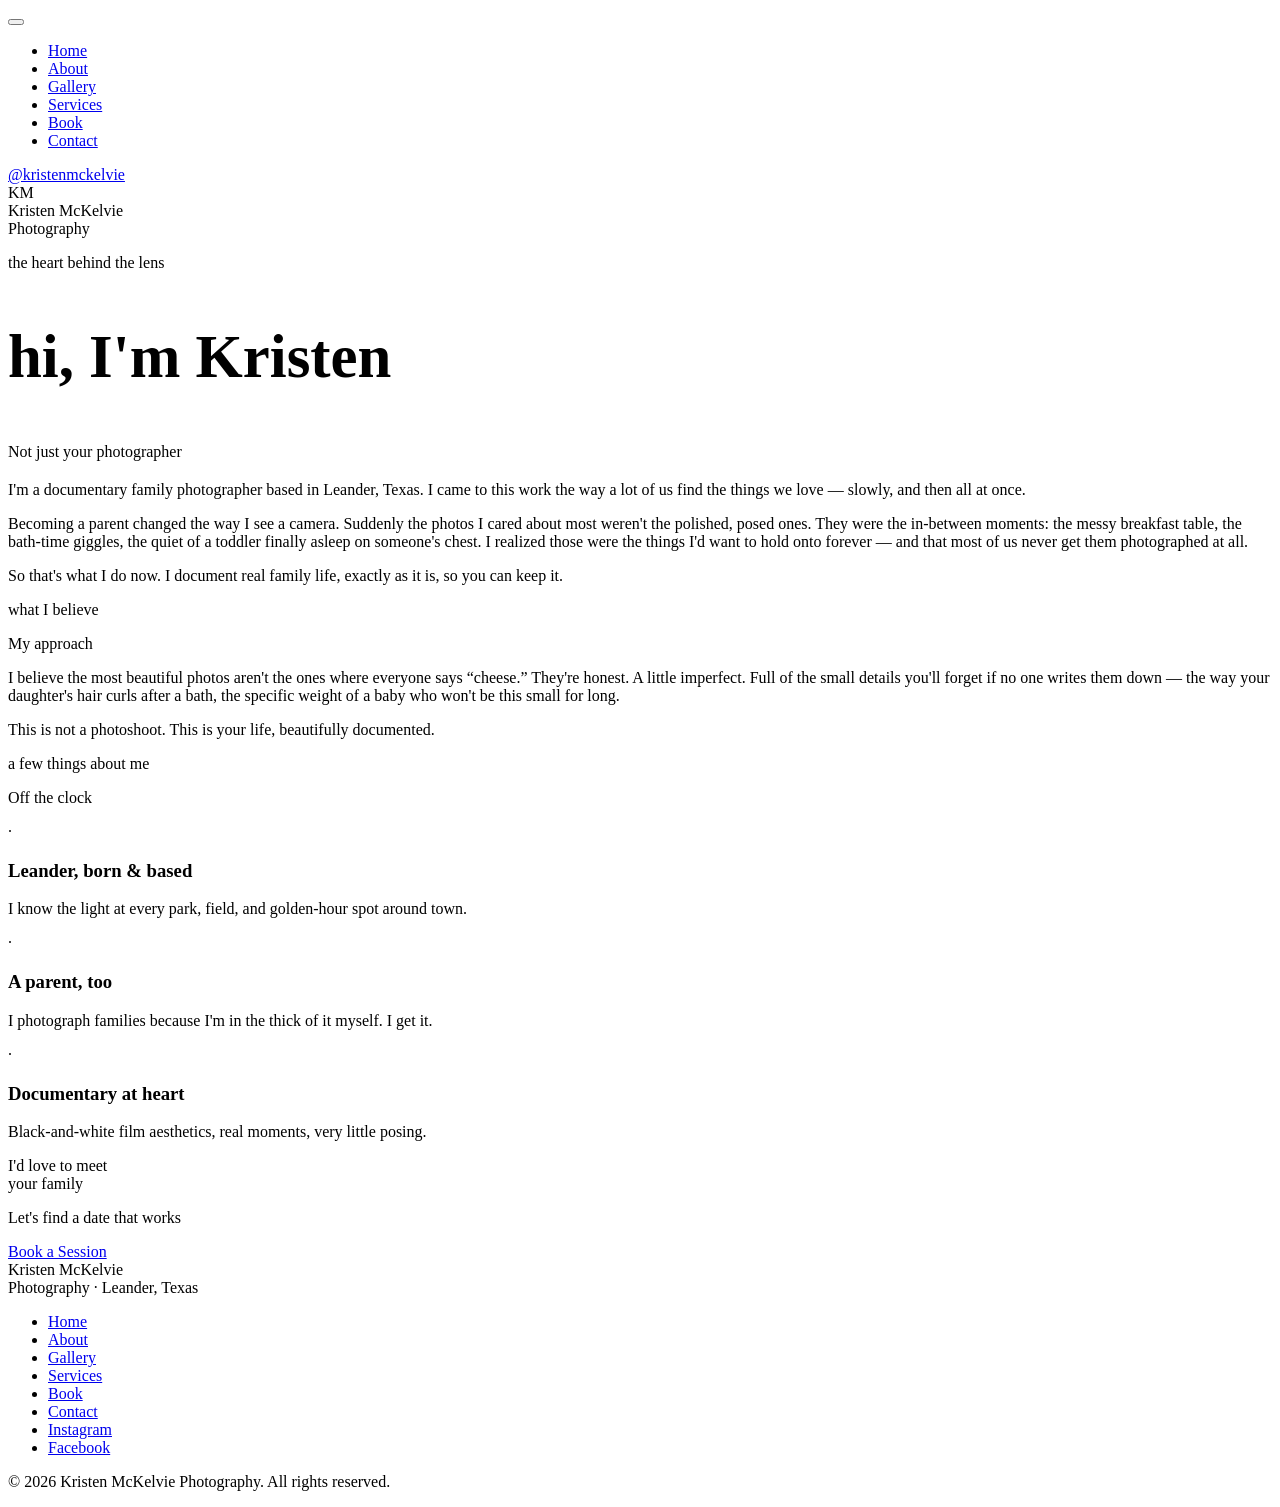
==== about.html @ efed66d5 "Add files via upload" ====
<!DOCTYPE html>
<html lang="en">
<head>
  <meta charset="UTF-8" />
  <meta name="viewport" content="width=device-width, initial-scale=1.0" />
  <title>About Kristen | Kristen McKelvie Photography</title>
  <meta name="description" content="Meet Kristen McKelvie — a documentary family photographer in Leander, Texas, capturing real, unposed family moments." />

  <link rel="preconnect" href="https://fonts.googleapis.com" />
  <link rel="preconnect" href="https://fonts.gstatic.com" crossorigin />
  <link href="https://fonts.googleapis.com/css2?family=Quicksand:wght@300;400;500&family=Libre+Baskerville:ital@0;1&display=swap" rel="stylesheet" />
  <link rel="stylesheet" href="css/style.css" />
</head>
<body>

  <header class="site-header">
    <div class="nav-bar">
      <button class="nav-toggle" aria-label="Menu" aria-expanded="false">
        <span></span><span></span><span></span>
      </button>
      <ul class="nav-links" id="navLinks">
        <li><a href="index.html">Home</a></li>
        <li><a href="about.html" class="active">About</a></li>
        <li><a href="gallery.html">Gallery</a></li>
        <li><a href="services.html">Services</a></li>
        <li><a href="booking.html">Book</a></li>
        <li><a href="contact.html">Contact</a></li>
      </ul>
      <a href="https://www.instagram.com/kristenmckelvie/" target="_blank" rel="noopener" class="nav-social">@kristenmckelvie</a>
    </div>
    <div class="logo-lockup">
      <div class="logo-monogram">KM</div>
      <div class="logo-name">Kristen McKelvie</div>
      <div class="logo-sub">Photography</div>
    </div>
  </header>

  <!-- Banner -->
  <section class="page-banner" style="background-image:url('images/about-banner.jpg')">
    <p class="script">the heart behind the lens</p>
  </section>

  <!-- Intro split -->
  <section class="section-pad bg-cream">
    <div class="wrap split fade-up">
      <div class="split-img" style="background-image:url('images/kristen-portrait.jpg')"></div>
      <div>
        <h2 class="script" style="font-size:clamp(2.6rem,5vw,3.8rem);">hi, I'm Kristen</h2>
        <p class="eyebrow" style="margin:0.75rem 0 1.25rem;">Not just your photographer</p>
        <p>
          I'm a documentary family photographer based in Leander, Texas. I came
          to this work the way a lot of us find the things we love &mdash;
          slowly, and then all at once.
        </p>
        <p>
          Becoming a parent changed the way I see a camera. Suddenly the photos
          I cared about most weren't the polished, posed ones. They were the
          in-between moments: the messy breakfast table, the bath-time giggles,
          the quiet of a toddler finally asleep on someone's chest. I realized
          those were the things I'd want to hold onto forever &mdash; and that
          most of us never get them photographed at all.
        </p>
        <p>
          So that's what I do now. I document real family life, exactly as it
          is, so you can keep it.
        </p>
      </div>
    </div>
  </section>

  <!-- Philosophy -->
  <section class="section-pad bg-offwhite center">
    <div class="wrap fade-up">
      <p class="section-script">what I believe</p>
      <p class="section-eyebrow">My approach</p>
      <p class="lead">
        I believe the most beautiful photos aren't the ones where everyone says
        &ldquo;cheese.&rdquo; They're honest. A little imperfect. Full of the
        small details you'll forget if no one writes them down &mdash; the way
        your daughter's hair curls after a bath, the specific weight of a baby
        who won't be this small for long.
      </p>
      <p class="tagline">
        This is not a photoshoot. This is your life, beautifully documented.
      </p>
    </div>
  </section>

  <!-- A few things about me -->
  <section class="section-pad bg-cream center">
    <div class="wrap fade-up">
      <p class="section-script">a few things about me</p>
      <p class="section-eyebrow">Off the clock</p>
      <div class="steps">
        <div class="step">
          <div class="num">&middot;</div>
          <h3>Leander, born &amp; based</h3>
          <p>I know the light at every park, field, and golden-hour spot around town.</p>
        </div>
        <div class="step">
          <div class="num">&middot;</div>
          <h3>A parent, too</h3>
          <p>I photograph families because I'm in the thick of it myself. I get it.</p>
        </div>
        <div class="step">
          <div class="num">&middot;</div>
          <h3>Documentary at heart</h3>
          <p>Black-and-white film aesthetics, real moments, very little posing.</p>
        </div>
      </div>
    </div>
  </section>

  <!-- CTA -->
  <section class="cta-banner fade-up">
    <p class="script">I'd love to meet<br />your family</p>
    <p class="eyebrow">Let's find a date that works</p>
    <a href="booking.html" class="btn btn-light">Book a Session</a>
  </section>

  <footer class="site-footer">
    <div class="f-name">Kristen McKelvie</div>
    <div class="f-sub">Photography &middot; Leander, Texas</div>
    <ul class="f-links">
      <li><a href="index.html">Home</a></li>
      <li><a href="about.html">About</a></li>
      <li><a href="gallery.html">Gallery</a></li>
      <li><a href="services.html">Services</a></li>
      <li><a href="booking.html">Book</a></li>
      <li><a href="contact.html">Contact</a></li>
      <li><a href="https://www.instagram.com/kristenmckelvie/" target="_blank" rel="noopener">Instagram</a></li>
      <li><a href="https://www.facebook.com/KristenLeePhotog/" target="_blank" rel="noopener">Facebook</a></li>
    </ul>
    <p class="f-fine">&copy; 2026 Kristen McKelvie Photography. All rights reserved.</p>
  </footer>

  <script src="js/main.js"></script>
</body>
</html>
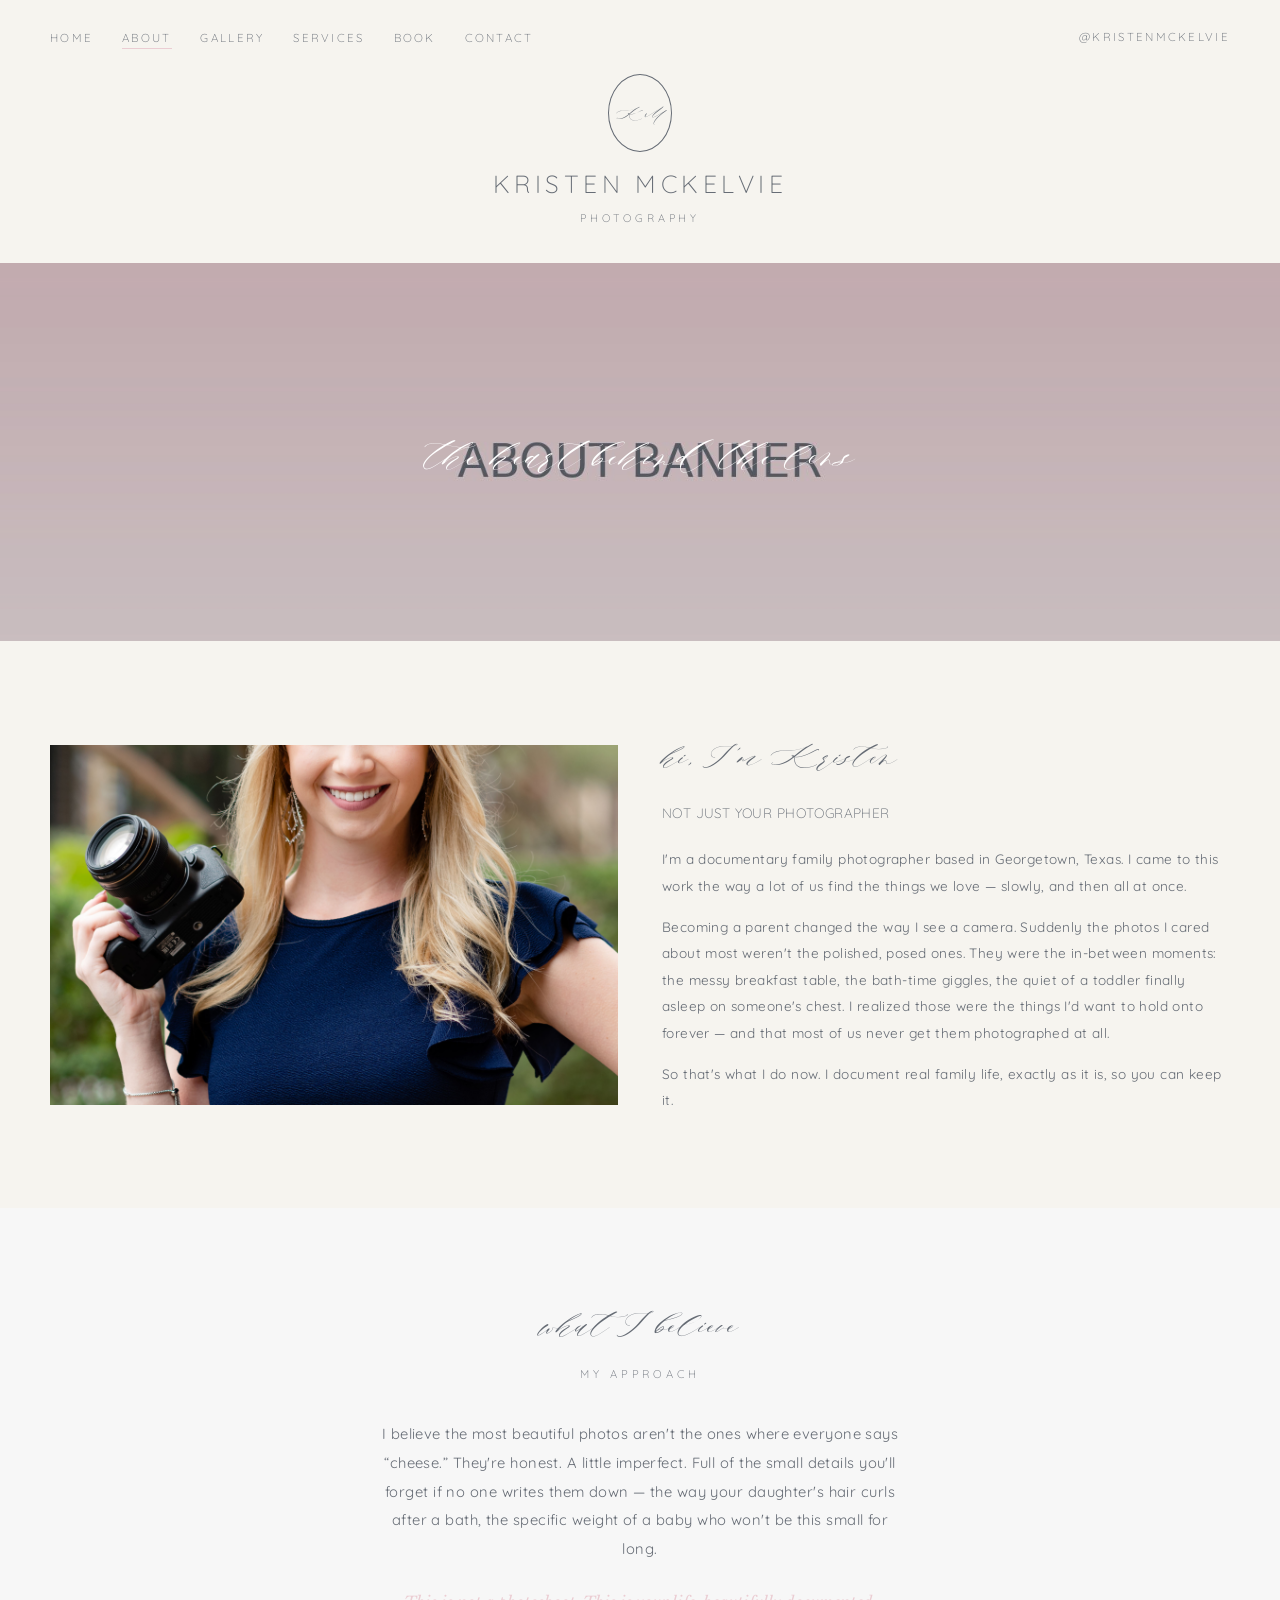
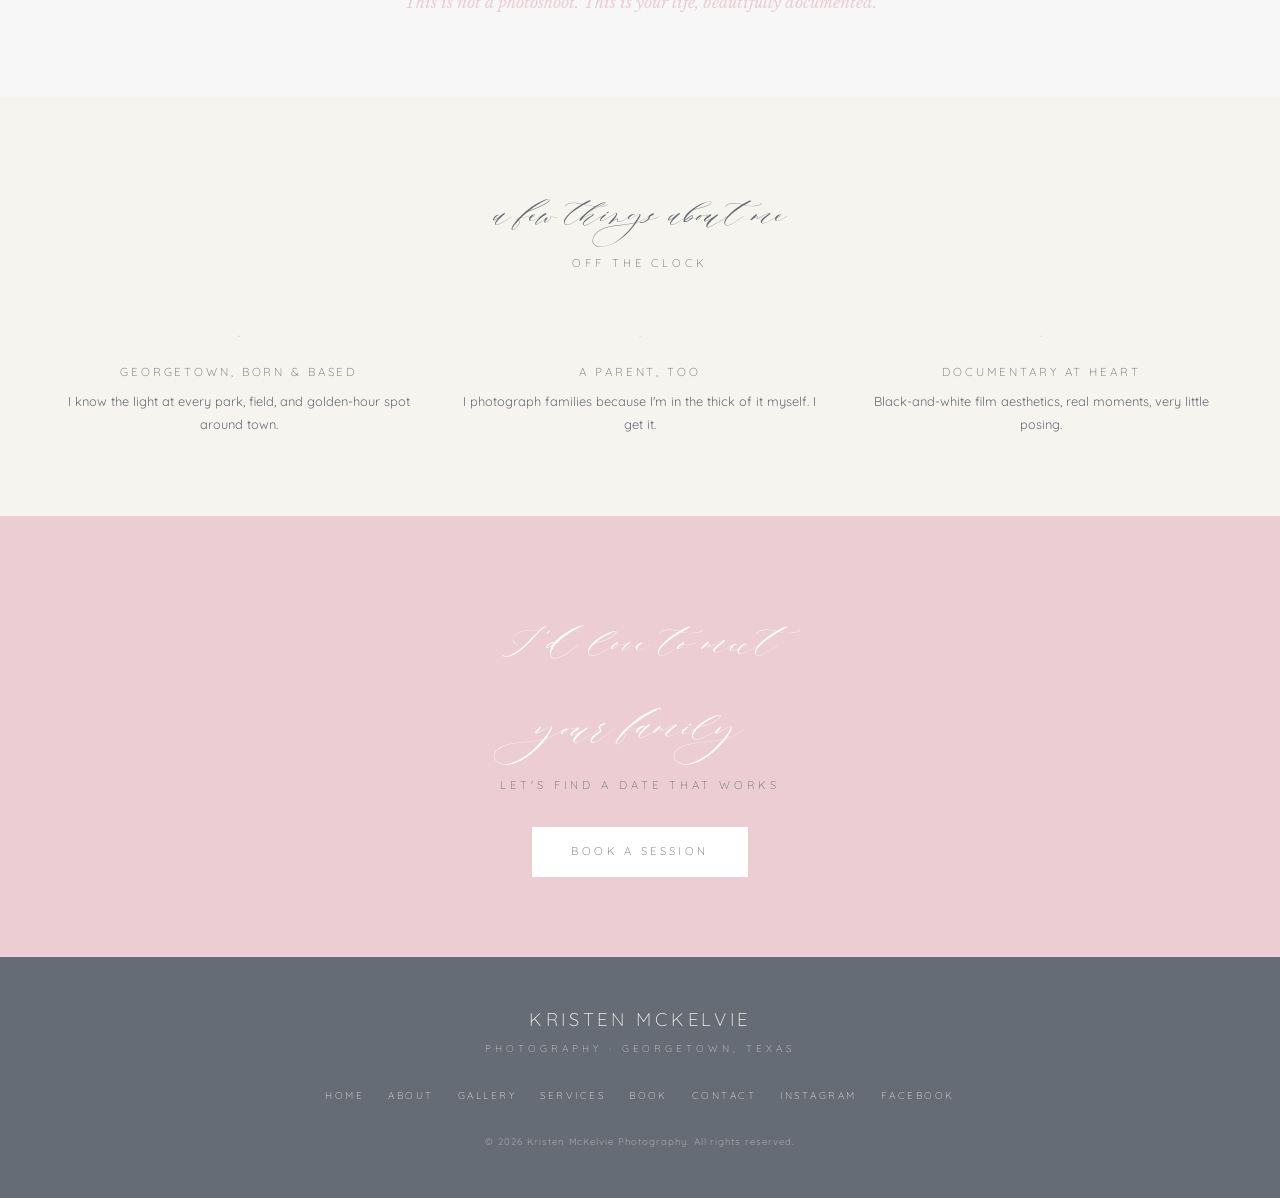
==== commit 22ae64af: "Update location from Leander to Georgetown across all pages Also adds CLAUDE.md with note to commit " ====
--- a/about.html
+++ b/about.html
@@ -4,7 +4,7 @@
   <meta charset="UTF-8" />
   <meta name="viewport" content="width=device-width, initial-scale=1.0" />
   <title>About Kristen | Kristen McKelvie Photography</title>
-  <meta name="description" content="Meet Kristen McKelvie — a documentary family photographer in Leander, Texas, capturing real, unposed family moments." />
+  <meta name="description" content="Meet Kristen McKelvie — a documentary family photographer in Georgetown, Texas, capturing real, unposed family moments." />
 
   <link rel="preconnect" href="https://fonts.googleapis.com" />
   <link rel="preconnect" href="https://fonts.gstatic.com" crossorigin />
@@ -48,7 +48,7 @@
         <h2 class="script" style="font-size:clamp(2.6rem,5vw,3.8rem);">hi, I'm Kristen</h2>
         <p class="eyebrow" style="margin:0.75rem 0 1.25rem;">Not just your photographer</p>
         <p>
-          I'm a documentary family photographer based in Leander, Texas. I came
+          I'm a documentary family photographer based in Georgetown, Texas. I came
           to this work the way a lot of us find the things we love &mdash;
           slowly, and then all at once.
         </p>
@@ -94,7 +94,7 @@
       <div class="steps">
         <div class="step">
           <div class="num">&middot;</div>
-          <h3>Leander, born &amp; based</h3>
+          <h3>Georgetown, born &amp; based</h3>
           <p>I know the light at every park, field, and golden-hour spot around town.</p>
         </div>
         <div class="step">
@@ -120,7 +120,7 @@
 
   <footer class="site-footer">
     <div class="f-name">Kristen McKelvie</div>
-    <div class="f-sub">Photography &middot; Leander, Texas</div>
+    <div class="f-sub">Photography &middot; Georgetown, Texas</div>
     <ul class="f-links">
       <li><a href="index.html">Home</a></li>
       <li><a href="about.html">About</a></li>
--- a/css/style.css
+++ b/css/style.css
@@ -0,0 +1,666 @@
+/* ============================================
+   Kristen McKelvie Photography
+   Shared stylesheet
+   ============================================ */
+
+/* ---- Fonts ---- */
+@font-face {
+  font-family: "Roselyn";
+  src: url("../fonts/Roselyn-Regular.woff2") format("woff2"),
+       url("../fonts/Roselyn-Regular.woff") format("woff"),
+       url("../fonts/Roselyn-Regular.ttf") format("truetype");
+  font-weight: normal;
+  font-style: normal;
+  font-display: swap;
+}
+
+/* Quicksand + Libre Baskerville load from Google Fonts via <link> in each page head */
+
+/* ---- Design tokens ---- */
+:root {
+  --slate:        #666c75;
+  --cream:        #f6f4ef;
+  --offwhite:     #f7f7f7;
+  --rose:         #ebcdd3;
+  --blush:        #f5e0e4;
+  --blush-pale:   #f6eaec;
+  --taupe:        #ddd8d4;
+  --white:        #ffffff;
+
+  --font-script:  "Roselyn", "Pinyon Script", cursive;
+  --font-serif:   "Libre Baskerville", Georgia, serif;
+  --font-sans:    "Quicksand", -apple-system, BlinkMacSystemFont, sans-serif;
+
+  --maxw:         1180px;
+}
+
+/* ---- Reset ---- */
+* { margin: 0; padding: 0; box-sizing: border-box; }
+html { scroll-behavior: smooth; }
+body {
+  font-family: var(--font-sans);
+  font-weight: 400;
+  color: var(--slate);
+  background: var(--cream);
+  line-height: 1.6;
+  -webkit-font-smoothing: antialiased;
+}
+img { max-width: 100%; display: block; }
+a { color: inherit; }
+
+/* ---- Typography helpers ---- */
+.script {
+  font-family: var(--font-script);
+  font-weight: normal;
+  line-height: 1.1;
+  color: var(--slate);
+}
+.eyebrow {
+  font-family: var(--font-sans);
+  font-weight: 300;
+  font-size: 0.7rem;
+  letter-spacing: 0.35em;
+  text-transform: uppercase;
+  color: var(--slate);
+}
+.serif-italic {
+  font-family: var(--font-serif);
+  font-style: italic;
+}
+.section-pad { padding: 5rem 1.5rem; }
+.wrap { max-width: var(--maxw); margin: 0 auto; }
+.center { text-align: center; }
+
+/* ---- Buttons ---- */
+.btn {
+  display: inline-block;
+  font-family: var(--font-sans);
+  font-weight: 300;
+  font-size: 0.7rem;
+  letter-spacing: 0.3em;
+  text-transform: uppercase;
+  text-decoration: none;
+  padding: 0.95rem 2.4rem;
+  border: 1px solid transparent;
+  transition: all 0.25s ease;
+  cursor: pointer;
+}
+.btn-light { background: var(--white); color: var(--slate); }
+.btn-light:hover { background: var(--slate); color: var(--cream); }
+.btn-slate { background: var(--slate); color: var(--cream); }
+.btn-slate:hover { background: transparent; color: var(--slate); border-color: var(--slate); }
+.btn-outline { background: transparent; color: var(--slate); border-color: var(--slate); }
+.btn-outline:hover { background: var(--slate); color: var(--cream); }
+
+.text-link {
+  font-family: var(--font-sans);
+  font-weight: 300;
+  font-size: 0.7rem;
+  letter-spacing: 0.32em;
+  text-transform: uppercase;
+  text-decoration: none;
+  color: var(--slate);
+  border-bottom: 1px solid var(--rose);
+  padding-bottom: 4px;
+  transition: border-color 0.25s ease;
+}
+.text-link:hover { border-color: var(--slate); }
+
+/* ============================================
+   HEADER / NAV
+   ============================================ */
+.site-header {
+  background: var(--cream);
+  padding: 1.5rem 1.5rem 0.5rem;
+}
+.nav-bar {
+  max-width: var(--maxw);
+  margin: 0 auto;
+  display: flex;
+  justify-content: space-between;
+  align-items: center;
+}
+.nav-links {
+  display: flex;
+  gap: 1.8rem;
+  list-style: none;
+}
+.nav-links a {
+  font-family: var(--font-sans);
+  font-weight: 300;
+  font-size: 0.72rem;
+  letter-spacing: 0.2em;
+  text-transform: uppercase;
+  text-decoration: none;
+  color: var(--slate);
+  padding-bottom: 3px;
+  border-bottom: 1px solid transparent;
+  transition: border-color 0.2s ease;
+}
+.nav-links a:hover,
+.nav-links a.active { border-bottom-color: var(--rose); }
+
+.nav-social {
+  font-family: var(--font-sans);
+  font-weight: 300;
+  font-size: 0.72rem;
+  letter-spacing: 0.2em;
+  text-transform: uppercase;
+  text-decoration: none;
+  color: var(--slate);
+}
+
+/* Logo lockup */
+.logo-lockup {
+  text-align: center;
+  padding: 1.5rem 0 1.75rem;
+}
+.logo-monogram {
+  display: inline-flex;
+  align-items: center;
+  justify-content: center;
+  width: 64px; height: 78px;
+  border: 1px solid var(--slate);
+  border-radius: 50%;
+  font-family: var(--font-script);
+  font-size: 2.1rem;
+  color: var(--slate);
+  margin-bottom: 0.75rem;
+}
+.logo-name {
+  font-family: var(--font-sans);
+  font-weight: 300;
+  font-size: 1.55rem;
+  letter-spacing: 0.18em;
+  text-transform: uppercase;
+  color: var(--slate);
+}
+.logo-sub {
+  font-family: var(--font-sans);
+  font-weight: 300;
+  font-size: 0.68rem;
+  letter-spacing: 0.35em;
+  text-transform: uppercase;
+  color: var(--slate);
+  margin-top: 0.4rem;
+}
+
+/* Mobile nav toggle */
+.nav-toggle { display: none; background: none; border: none; cursor: pointer; }
+.nav-toggle span {
+  display: block; width: 24px; height: 1.5px;
+  background: var(--slate); margin: 5px 0;
+  transition: all 0.3s ease;
+}
+
+/* ============================================
+   HERO
+   ============================================ */
+.hero {
+  position: relative;
+  min-height: 78vh;
+  display: flex;
+  align-items: center;
+  justify-content: center;
+  text-align: center;
+  background-size: cover;
+  background-position: center;
+  background-color: var(--taupe);
+}
+.hero::after {
+  content: "";
+  position: absolute; inset: 0;
+  background: linear-gradient(180deg, rgba(0,0,0,0.12), rgba(0,0,0,0.42));
+}
+.hero-inner { position: relative; z-index: 2; padding: 2rem 1.5rem; color: var(--white); }
+.hero-script {
+  font-family: var(--font-script);
+  font-size: clamp(3.2rem, 8vw, 6rem);
+  line-height: 1.05;
+  color: var(--white);
+  margin-bottom: 1rem;
+  text-shadow: 0 2px 24px rgba(0,0,0,0.35), 0 1px 6px rgba(0,0,0,0.25);
+}
+.hero-eyebrow {
+  font-family: var(--font-sans);
+  font-weight: 300;
+  font-size: 0.72rem;
+  letter-spacing: 0.35em;
+  text-transform: uppercase;
+  color: var(--white);
+  margin-bottom: 1.75rem;
+  text-shadow: 0 1px 8px rgba(0,0,0,0.4);
+}
+
+/* page banner (smaller hero for inner pages) */
+.page-banner {
+  position: relative;
+  min-height: 42vh;
+  display: flex;
+  align-items: center;
+  justify-content: center;
+  text-align: center;
+  background-size: cover;
+  background-position: center;
+  background-color: var(--taupe);
+}
+.page-banner::after {
+  content: "";
+  position: absolute; inset: 0;
+  background: rgba(0,0,0,0.18);
+}
+.page-banner .script {
+  position: relative; z-index: 2;
+  font-size: clamp(2.8rem, 7vw, 4.8rem);
+  color: var(--white);
+}
+
+/* ============================================
+   GENERIC SECTION PIECES
+   ============================================ */
+.section-script {
+  font-family: var(--font-script);
+  font-size: clamp(2.6rem, 5.5vw, 4rem);
+  color: var(--slate);
+  line-height: 1.1;
+  margin-bottom: 0.5rem;
+}
+.section-eyebrow {
+  font-family: var(--font-sans);
+  font-weight: 300;
+  font-size: 0.7rem;
+  letter-spacing: 0.35em;
+  text-transform: uppercase;
+  color: var(--slate);
+  margin-bottom: 2.25rem;
+}
+.lead {
+  font-size: 0.92rem;
+  line-height: 1.95;
+  letter-spacing: 0.03em;
+  max-width: 520px;
+  margin: 0 auto;
+}
+.tagline {
+  font-family: var(--font-serif);
+  font-style: italic;
+  font-size: 1rem;
+  line-height: 1.8;
+  color: var(--rose);
+  max-width: 480px;
+  margin: 1.5rem auto 0;
+}
+
+/* ============================================
+   PRICING CARDS
+   ============================================ */
+.pricing-grid {
+  display: grid;
+  grid-template-columns: repeat(3, 1fr);
+  gap: 1.2rem;
+  margin-top: 1rem;
+}
+.price-card {
+  background: var(--white);
+  padding: 2.5rem 1.4rem;
+  text-align: center;
+  position: relative;
+}
+.price-card.featured { background: var(--blush-pale); }
+.price-card .badge {
+  position: absolute; top: 1rem; left: 50%;
+  transform: translateX(-50%);
+  font-family: var(--font-sans);
+  font-weight: 300;
+  font-size: 0.58rem;
+  letter-spacing: 0.3em;
+  text-transform: uppercase;
+  color: var(--slate);
+}
+.price-card .tier-name {
+  font-family: var(--font-script);
+  font-size: 2.6rem;
+  color: var(--slate);
+  line-height: 1;
+  margin-bottom: 0.3rem;
+}
+.price-card.featured .tier-name { margin-top: 1rem; }
+.price-card .tier-kicker {
+  font-family: var(--font-sans);
+  font-weight: 300;
+  font-size: 0.62rem;
+  letter-spacing: 0.3em;
+  text-transform: uppercase;
+  margin-bottom: 1.25rem;
+}
+.price-card .tier-price {
+  font-family: var(--font-sans);
+  font-weight: 300;
+  font-size: 2rem;
+  letter-spacing: 0.04em;
+  margin-bottom: 1rem;
+}
+.price-card .tier-price .from {
+  font-size: 0.95rem;
+  display: block;
+  letter-spacing: 0.15em;
+  margin-bottom: 0.2rem;
+}
+.price-card ul { list-style: none; }
+.price-card li {
+  font-size: 0.78rem;
+  letter-spacing: 0.04em;
+  padding: 0.3rem 0;
+}
+
+/* ============================================
+   ABOUT SPLIT
+   ============================================ */
+.split {
+  display: grid;
+  grid-template-columns: 1fr 1fr;
+  gap: 2.75rem;
+  align-items: center;
+}
+.split-img {
+  background: var(--taupe);
+  background-size: cover;
+  background-position: center;
+  min-height: 360px;
+}
+.split h2 { font-weight: normal; }
+.split p {
+  font-size: 0.85rem;
+  line-height: 1.95;
+  letter-spacing: 0.03em;
+  margin-bottom: 0.9rem;
+}
+
+/* ============================================
+   GALLERY GRID
+   ============================================ */
+.gallery-grid {
+  display: grid;
+  grid-template-columns: repeat(4, 1fr);
+  gap: 0.5rem;
+}
+.gallery-grid .tile {
+  aspect-ratio: 3 / 4;
+  background: var(--taupe);
+  background-size: cover;
+  background-position: center;
+  overflow: hidden;
+}
+.gallery-grid .tile img {
+  width: 100%; height: 100%;
+  object-fit: cover;
+  transition: transform 0.6s ease;
+}
+.gallery-grid .tile:hover img { transform: scale(1.05); }
+
+/* ============================================
+   TESTIMONIALS
+   ============================================ */
+.testimonial-grid {
+  display: grid;
+  grid-template-columns: 1fr 1fr;
+  gap: 1.2rem;
+}
+.testimonial {
+  background: var(--blush-pale);
+  padding: 2.5rem 2rem;
+}
+.testimonial p {
+  font-family: var(--font-serif);
+  font-style: italic;
+  font-size: 0.9rem;
+  line-height: 1.85;
+  margin-bottom: 1.1rem;
+}
+.testimonial .attr {
+  font-family: var(--font-sans);
+  font-weight: 300;
+  font-size: 0.65rem;
+  letter-spacing: 0.3em;
+  text-transform: uppercase;
+}
+
+/* ============================================
+   CTA BANNER
+   ============================================ */
+.cta-banner {
+  background: var(--rose);
+  text-align: center;
+  padding: 5rem 1.5rem;
+}
+.cta-banner .script {
+  font-size: clamp(3rem, 6vw, 5rem);
+  color: var(--white);
+  margin-bottom: 0.75rem;
+}
+.cta-banner .eyebrow { margin-bottom: 2rem; }
+
+/* ============================================
+   FOOTER
+   ============================================ */
+.site-footer {
+  background: var(--slate);
+  color: var(--cream);
+  text-align: center;
+  padding: 3rem 1.5rem;
+}
+.site-footer .f-name {
+  font-family: var(--font-sans);
+  font-weight: 300;
+  font-size: 1.15rem;
+  letter-spacing: 0.2em;
+  text-transform: uppercase;
+  margin-bottom: 0.4rem;
+}
+.site-footer .f-sub {
+  font-family: var(--font-sans);
+  font-weight: 300;
+  font-size: 0.62rem;
+  letter-spacing: 0.4em;
+  text-transform: uppercase;
+  color: rgba(246,244,239,0.7);
+  margin-bottom: 1.5rem;
+}
+.site-footer .f-links {
+  display: flex;
+  justify-content: center;
+  gap: 1.5rem;
+  flex-wrap: wrap;
+  list-style: none;
+}
+.site-footer .f-links a {
+  font-family: var(--font-sans);
+  font-weight: 300;
+  font-size: 0.62rem;
+  letter-spacing: 0.25em;
+  text-transform: uppercase;
+  text-decoration: none;
+  color: rgba(246,244,239,0.85);
+  transition: color 0.2s ease;
+}
+.site-footer .f-links a:hover { color: var(--white); }
+.site-footer .f-fine {
+  margin-top: 1.75rem;
+  font-size: 0.6rem;
+  letter-spacing: 0.1em;
+  color: rgba(246,244,239,0.45);
+}
+
+/* ============================================
+   FORMS  (contact / inquiry)
+   ============================================ */
+.form-grid {
+  max-width: 620px;
+  margin: 0 auto;
+  display: grid;
+  gap: 1.2rem;
+}
+.form-row {
+  display: grid;
+  grid-template-columns: 1fr 1fr;
+  gap: 1.2rem;
+}
+.field label {
+  display: block;
+  font-family: var(--font-sans);
+  font-weight: 300;
+  font-size: 0.62rem;
+  letter-spacing: 0.25em;
+  text-transform: uppercase;
+  margin-bottom: 0.4rem;
+}
+.field input,
+.field select,
+.field textarea {
+  width: 100%;
+  font-family: var(--font-sans);
+  font-size: 0.85rem;
+  color: var(--slate);
+  background: var(--white);
+  border: 1px solid var(--taupe);
+  padding: 0.8rem 0.9rem;
+}
+.field textarea { resize: vertical; min-height: 130px; }
+.field input:focus,
+.field select:focus,
+.field textarea:focus {
+  outline: none;
+  border-color: var(--rose);
+}
+
+/* ============================================
+   BOOKING / EMBED
+   ============================================ */
+.embed-frame {
+  max-width: 900px;
+  margin: 2rem auto 0;
+  background: var(--white);
+  min-height: 820px;
+  border: 1px solid var(--taupe);
+}
+.embed-frame iframe { width: 100%; min-height: 820px; border: 0; display: block; }
+
+.steps {
+  display: grid;
+  grid-template-columns: repeat(3, 1fr);
+  gap: 1.5rem;
+  margin-top: 1rem;
+}
+.step { text-align: center; padding: 0 0.5rem; }
+.step .num {
+  font-family: var(--font-script);
+  font-size: 3rem;
+  color: var(--rose);
+  line-height: 1;
+  margin-bottom: 0.4rem;
+}
+.step h3 {
+  font-family: var(--font-sans);
+  font-weight: 300;
+  font-size: 0.72rem;
+  letter-spacing: 0.25em;
+  text-transform: uppercase;
+  margin-bottom: 0.5rem;
+}
+.step p { font-size: 0.8rem; line-height: 1.8; }
+
+/* ============================================
+   FAQ
+   ============================================ */
+.faq-list { max-width: 720px; margin: 0 auto; }
+.faq-item {
+  border-bottom: 1px solid var(--taupe);
+}
+.faq-q {
+  width: 100%;
+  background: none;
+  border: none;
+  text-align: left;
+  cursor: pointer;
+  padding: 1.3rem 0;
+  font-family: var(--font-sans);
+  font-weight: 400;
+  font-size: 0.85rem;
+  letter-spacing: 0.04em;
+  color: var(--slate);
+  display: flex;
+  justify-content: space-between;
+  align-items: center;
+  gap: 1rem;
+}
+.faq-q .icon { font-family: var(--font-serif); font-size: 1.2rem; transition: transform 0.3s ease; }
+.faq-q[aria-expanded="true"] .icon { transform: rotate(45deg); }
+.faq-a {
+  max-height: 0;
+  overflow: hidden;
+  transition: max-height 0.35s ease;
+}
+.faq-a p {
+  font-size: 0.82rem;
+  line-height: 1.85;
+  padding: 0 0 1.3rem;
+}
+
+/* ============================================
+   UTILITY SECTIONS
+   ============================================ */
+.bg-cream    { background: var(--cream); }
+.bg-offwhite { background: var(--offwhite); }
+.bg-white    { background: var(--white); }
+.bg-blush    { background: var(--blush-pale); }
+
+/* ============================================
+   PAGE-LOAD ANIMATION
+   Content is visible by default. Only when JS adds
+   .js-anim to <html> do we hide-then-reveal, so the
+   site degrades gracefully without JavaScript.
+   ============================================ */
+.js-anim .fade-up {
+  opacity: 0;
+  transform: translateY(18px);
+  transition: opacity 0.7s ease, transform 0.7s ease;
+}
+.js-anim .fade-up.in { opacity: 1; transform: translateY(0); }
+@media (prefers-reduced-motion: reduce) {
+  .js-anim .fade-up { opacity: 1; transform: none; transition: none; }
+}
+
+/* ============================================
+   RESPONSIVE
+   ============================================ */
+@media (max-width: 860px) {
+  .pricing-grid,
+  .testimonial-grid,
+  .split,
+  .steps { grid-template-columns: 1fr; }
+  .gallery-grid { grid-template-columns: repeat(2, 1fr); }
+  .form-row { grid-template-columns: 1fr; }
+  .split-img { min-height: 280px; order: -1; }
+
+  .nav-links {
+    display: none;
+    position: absolute;
+    top: 100%; left: 0; right: 0;
+    background: var(--cream);
+    flex-direction: column;
+    gap: 0;
+    padding: 1rem 1.5rem;
+    z-index: 50;
+    border-top: 1px solid var(--taupe);
+  }
+  .nav-links.open { display: flex; }
+  .nav-links li { padding: 0.6rem 0; }
+  .nav-toggle { display: block; }
+  .nav-bar { position: relative; }
+  .nav-social { display: none; }
+  .section-pad { padding: 3.5rem 1.25rem; }
+}
+
+@media (max-width: 480px) {
+  .gallery-grid { grid-template-columns: 1fr; }
+}
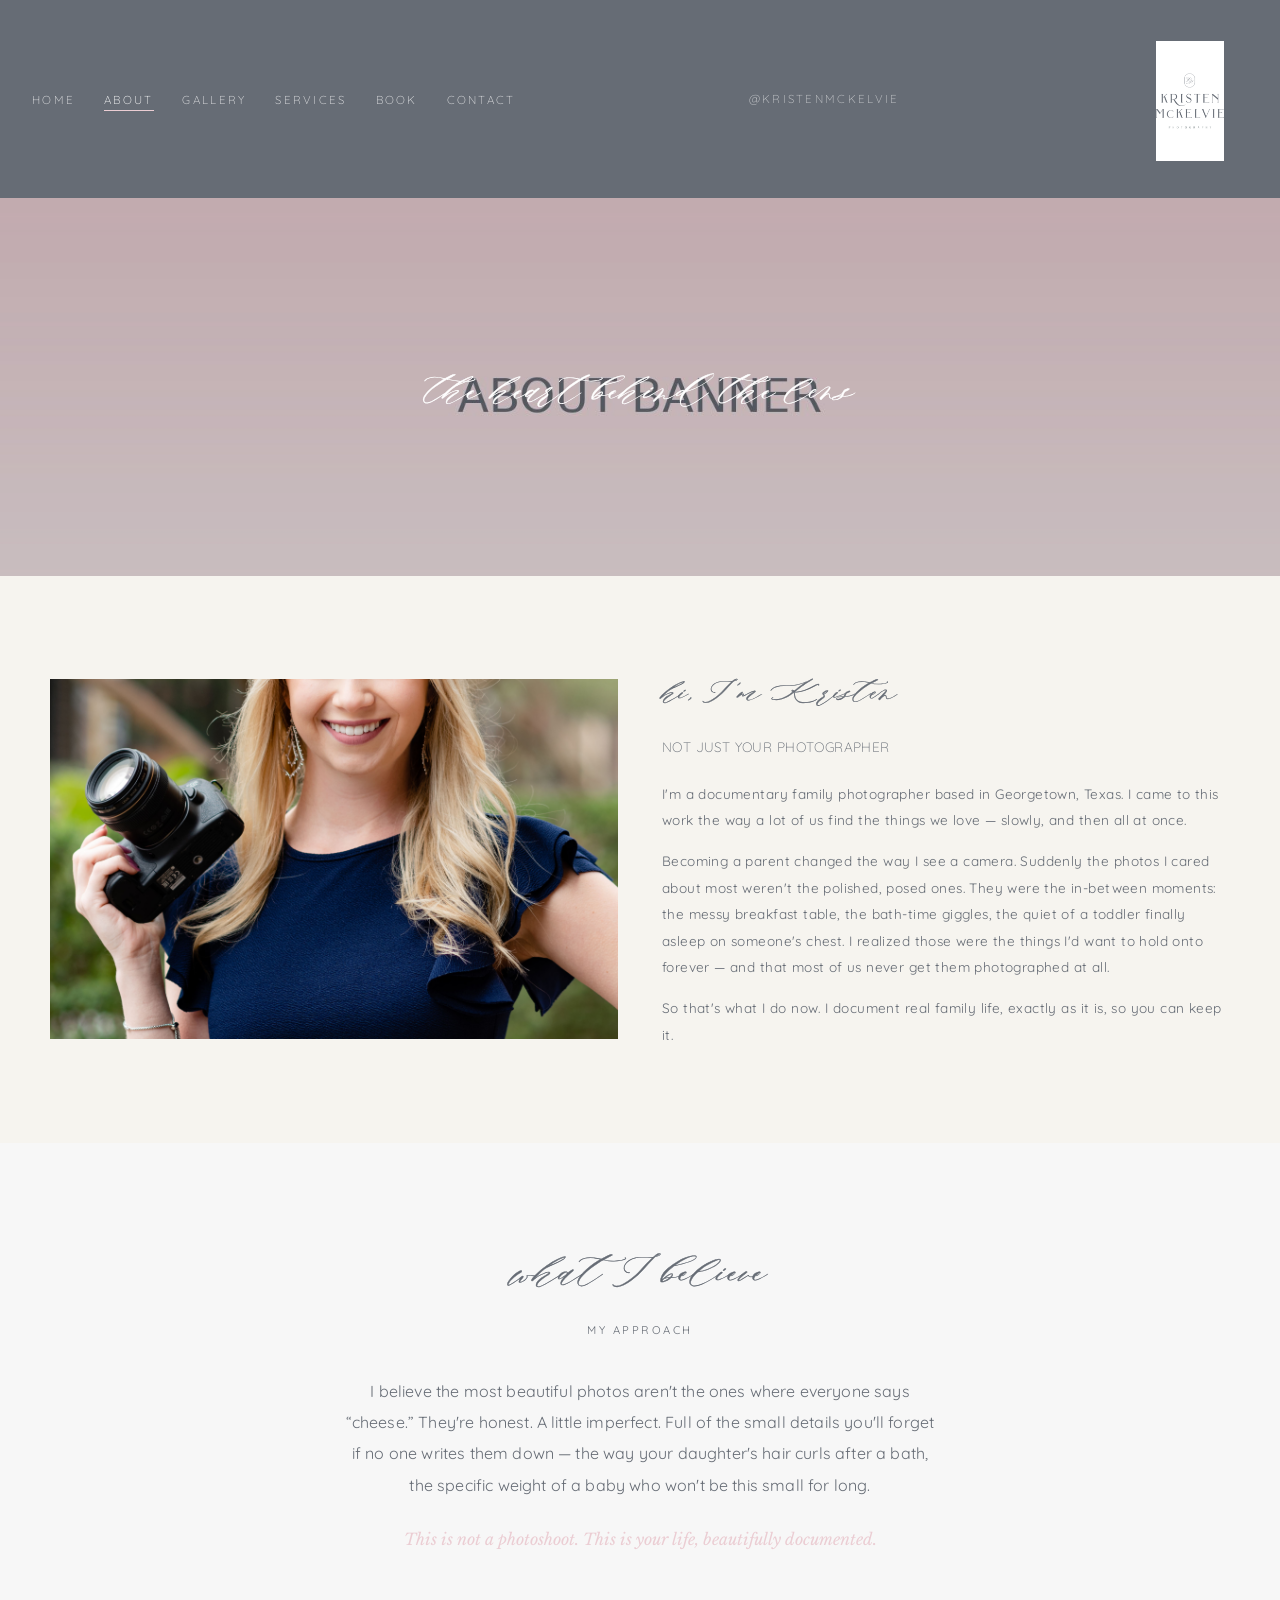
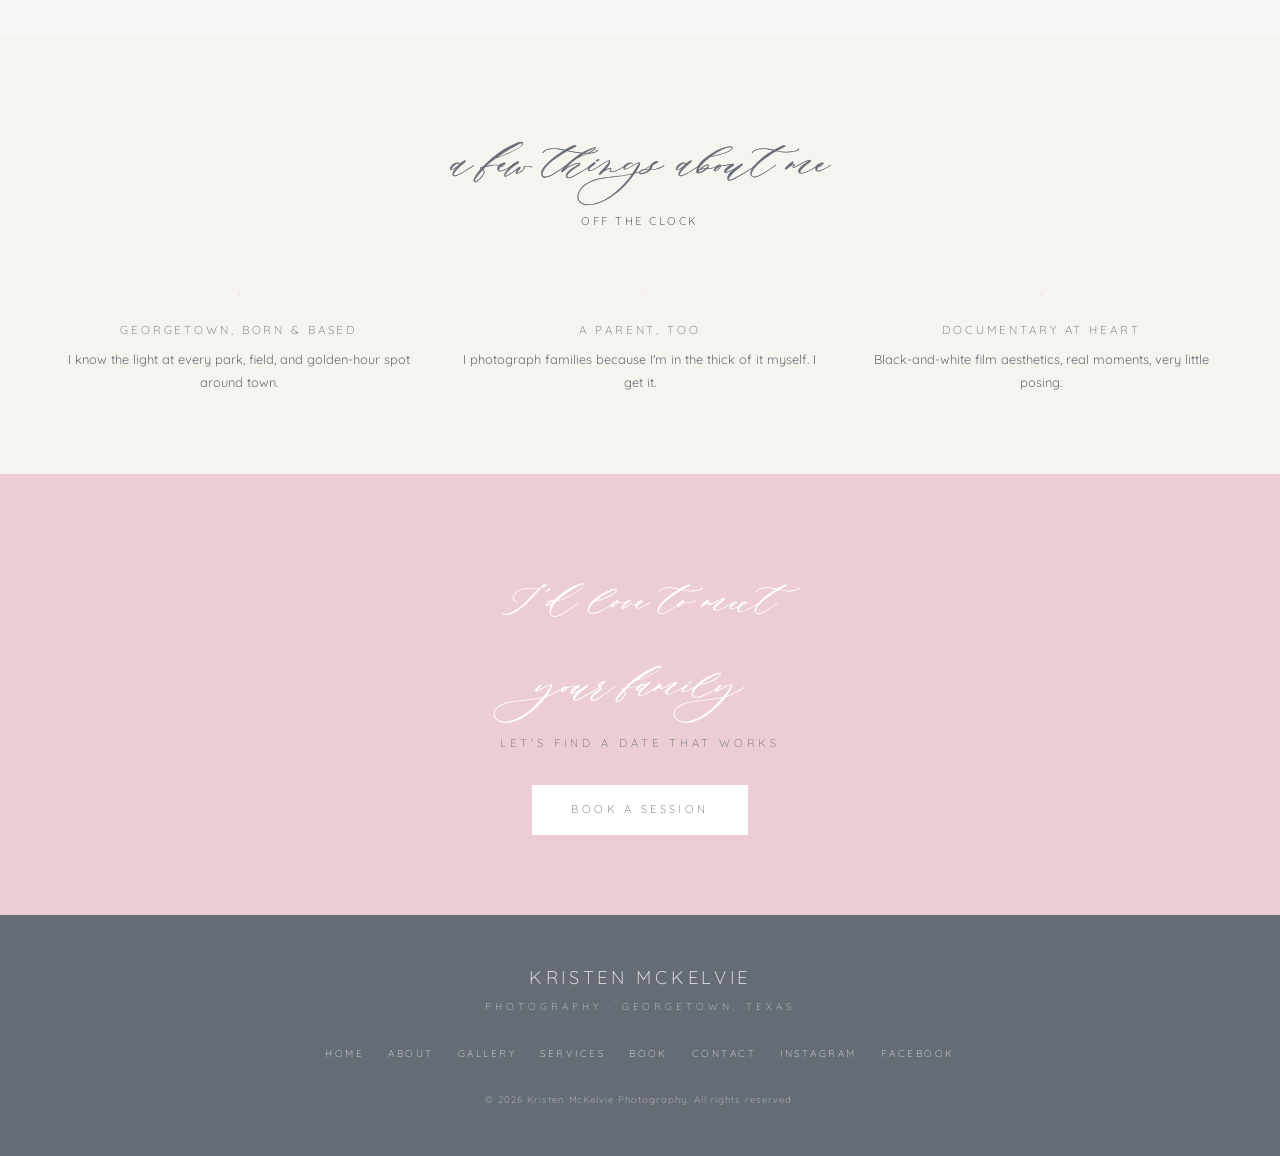
==== commit ba620619: "Add real logo, slate nav bar, fix session script text size - Replace text logo with actual logo imag" ====
--- a/about.html
+++ b/about.html
@@ -14,7 +14,7 @@
 <body>
 
   <header class="site-header">
-    <div class="nav-bar">
+    <nav class="nav-bar">
       <button class="nav-toggle" aria-label="Menu" aria-expanded="false">
         <span></span><span></span><span></span>
       </button>
@@ -29,9 +29,9 @@
       <a href="https://www.instagram.com/kristenmckelvie/" target="_blank" rel="noopener" class="nav-social">@kristenmckelvie</a>
     </div>
     <div class="logo-lockup">
-      <div class="logo-monogram">KM</div>
-      <div class="logo-name">Kristen McKelvie</div>
-      <div class="logo-sub">Photography</div>
+      <a href="index.html">
+        <img src="images/logo.png" alt="Kristen McKelvie Photography" class="site-logo">
+      </a>
     </div>
   </header>
 
--- a/css/style.css
+++ b/css/style.css
@@ -54,6 +54,7 @@
   font-weight: normal;
   line-height: 1.1;
   color: var(--slate);
+  -webkit-text-stroke: 0.4px currentColor;
 }
 .eyebrow {
   font-family: var(--font-sans);
@@ -111,14 +112,27 @@
    ============================================ */
 .site-header {
   background: var(--cream);
-  padding: 1.5rem 1.5rem 0.5rem;
-}
+}
+
+/* Logo lockup — cream area at top */
+.logo-lockup {
+  text-align: center;
+  padding: 1.75rem 1.5rem 1.5rem;
+}
+.site-logo {
+  height: 120px;
+  width: auto;
+  display: block;
+  margin: 0 auto;
+}
+
+/* Nav bar — slate strip between logo and hero */
 .nav-bar {
-  max-width: var(--maxw);
-  margin: 0 auto;
+  background: var(--slate);
   display: flex;
   justify-content: space-between;
   align-items: center;
+  padding: 0.8rem 2rem;
 }
 .nav-links {
   display: flex;
@@ -132,13 +146,13 @@
   letter-spacing: 0.2em;
   text-transform: uppercase;
   text-decoration: none;
-  color: var(--slate);
+  color: rgba(255,255,255,0.82);
   padding-bottom: 3px;
   border-bottom: 1px solid transparent;
-  transition: border-color 0.2s ease;
+  transition: border-color 0.2s ease, color 0.2s ease;
 }
 .nav-links a:hover,
-.nav-links a.active { border-bottom-color: var(--rose); }
+.nav-links a.active { border-bottom-color: var(--rose); color: var(--white); }
 
 .nav-social {
   font-family: var(--font-sans);
@@ -147,49 +161,14 @@
   letter-spacing: 0.2em;
   text-transform: uppercase;
   text-decoration: none;
-  color: var(--slate);
-}
-
-/* Logo lockup */
-.logo-lockup {
-  text-align: center;
-  padding: 1.5rem 0 1.75rem;
-}
-.logo-monogram {
-  display: inline-flex;
-  align-items: center;
-  justify-content: center;
-  width: 64px; height: 78px;
-  border: 1px solid var(--slate);
-  border-radius: 50%;
-  font-family: var(--font-script);
-  font-size: 2.1rem;
-  color: var(--slate);
-  margin-bottom: 0.75rem;
-}
-.logo-name {
-  font-family: var(--font-sans);
-  font-weight: 300;
-  font-size: 1.55rem;
-  letter-spacing: 0.18em;
-  text-transform: uppercase;
-  color: var(--slate);
-}
-.logo-sub {
-  font-family: var(--font-sans);
-  font-weight: 300;
-  font-size: 0.68rem;
-  letter-spacing: 0.35em;
-  text-transform: uppercase;
-  color: var(--slate);
-  margin-top: 0.4rem;
+  color: rgba(255,255,255,0.65);
 }
 
 /* Mobile nav toggle */
 .nav-toggle { display: none; background: none; border: none; cursor: pointer; }
 .nav-toggle span {
   display: block; width: 24px; height: 1.5px;
-  background: var(--slate); margin: 5px 0;
+  background: var(--white); margin: 5px 0;
   transition: all 0.3s ease;
 }
 
@@ -199,10 +178,6 @@
 .hero {
   position: relative;
   min-height: 78vh;
-  display: flex;
-  align-items: center;
-  justify-content: center;
-  text-align: center;
   background-size: cover;
   background-position: center;
   background-color: var(--taupe);
@@ -212,14 +187,26 @@
   position: absolute; inset: 0;
   background: linear-gradient(180deg, rgba(0,0,0,0.12), rgba(0,0,0,0.42));
 }
-.hero-inner { position: relative; z-index: 2; padding: 2rem 1.5rem; color: var(--white); }
+.hero-inner {
+  position: absolute;
+  inset: 0;
+  z-index: 2;
+  display: flex;
+  flex-direction: column;
+  align-items: center;
+  text-align: center;
+  padding: 90px 1.5rem 48px;
+  color: var(--white);
+}
+.hero-inner .btn { margin-top: auto; }
 .hero-script {
   font-family: var(--font-script);
-  font-size: clamp(3.2rem, 8vw, 6rem);
+  font-size: clamp(3.5rem, 9vw, 7rem);
   line-height: 1.05;
   color: var(--white);
   margin-bottom: 1rem;
   text-shadow: 0 2px 24px rgba(0,0,0,0.35), 0 1px 6px rgba(0,0,0,0.25);
+  -webkit-text-stroke: 0.5px rgba(255,255,255,0.6);
 }
 .hero-eyebrow {
   font-family: var(--font-sans);
@@ -260,25 +247,26 @@
    ============================================ */
 .section-script {
   font-family: var(--font-script);
-  font-size: clamp(2.6rem, 5.5vw, 4rem);
+  font-size: clamp(3.2rem, 6.5vw, 5.2rem);
   color: var(--slate);
   line-height: 1.1;
   margin-bottom: 0.5rem;
+  -webkit-text-stroke: 0.4px currentColor;
 }
 .section-eyebrow {
   font-family: var(--font-sans);
-  font-weight: 300;
+  font-weight: 400;
   font-size: 0.7rem;
-  letter-spacing: 0.35em;
+  letter-spacing: 0.22em;
   text-transform: uppercase;
   color: var(--slate);
   margin-bottom: 2.25rem;
 }
 .lead {
-  font-size: 0.92rem;
+  font-size: 1rem;
   line-height: 1.95;
-  letter-spacing: 0.03em;
-  max-width: 520px;
+  letter-spacing: 0.01em;
+  max-width: 600px;
   margin: 0 auto;
 }
 .tagline {
@@ -319,10 +307,11 @@
 }
 .price-card .tier-name {
   font-family: var(--font-script);
-  font-size: 2.6rem;
+  font-size: 3.6rem;
   color: var(--slate);
   line-height: 1;
   margin-bottom: 0.3rem;
+  -webkit-text-stroke: 0.3px currentColor;
 }
 .price-card.featured .tier-name { margin-top: 1rem; }
 .price-card .tier-kicker {
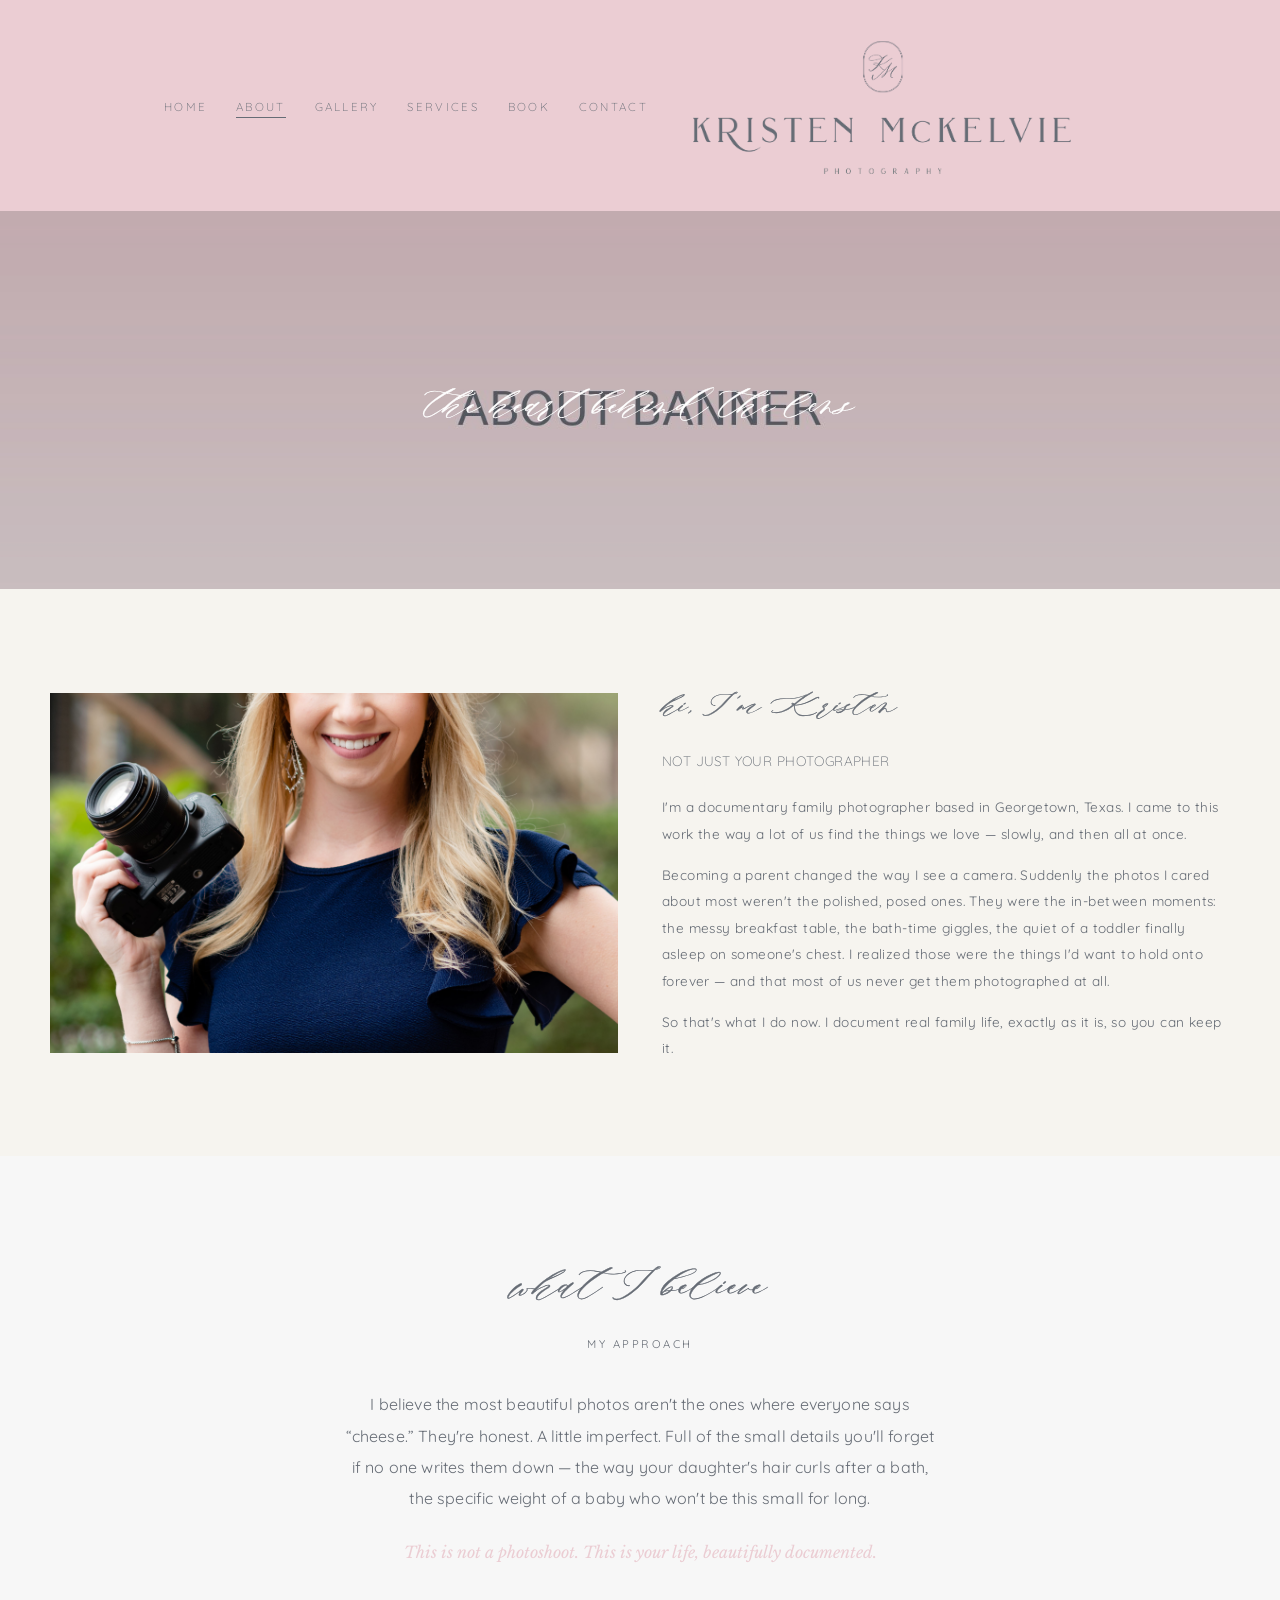
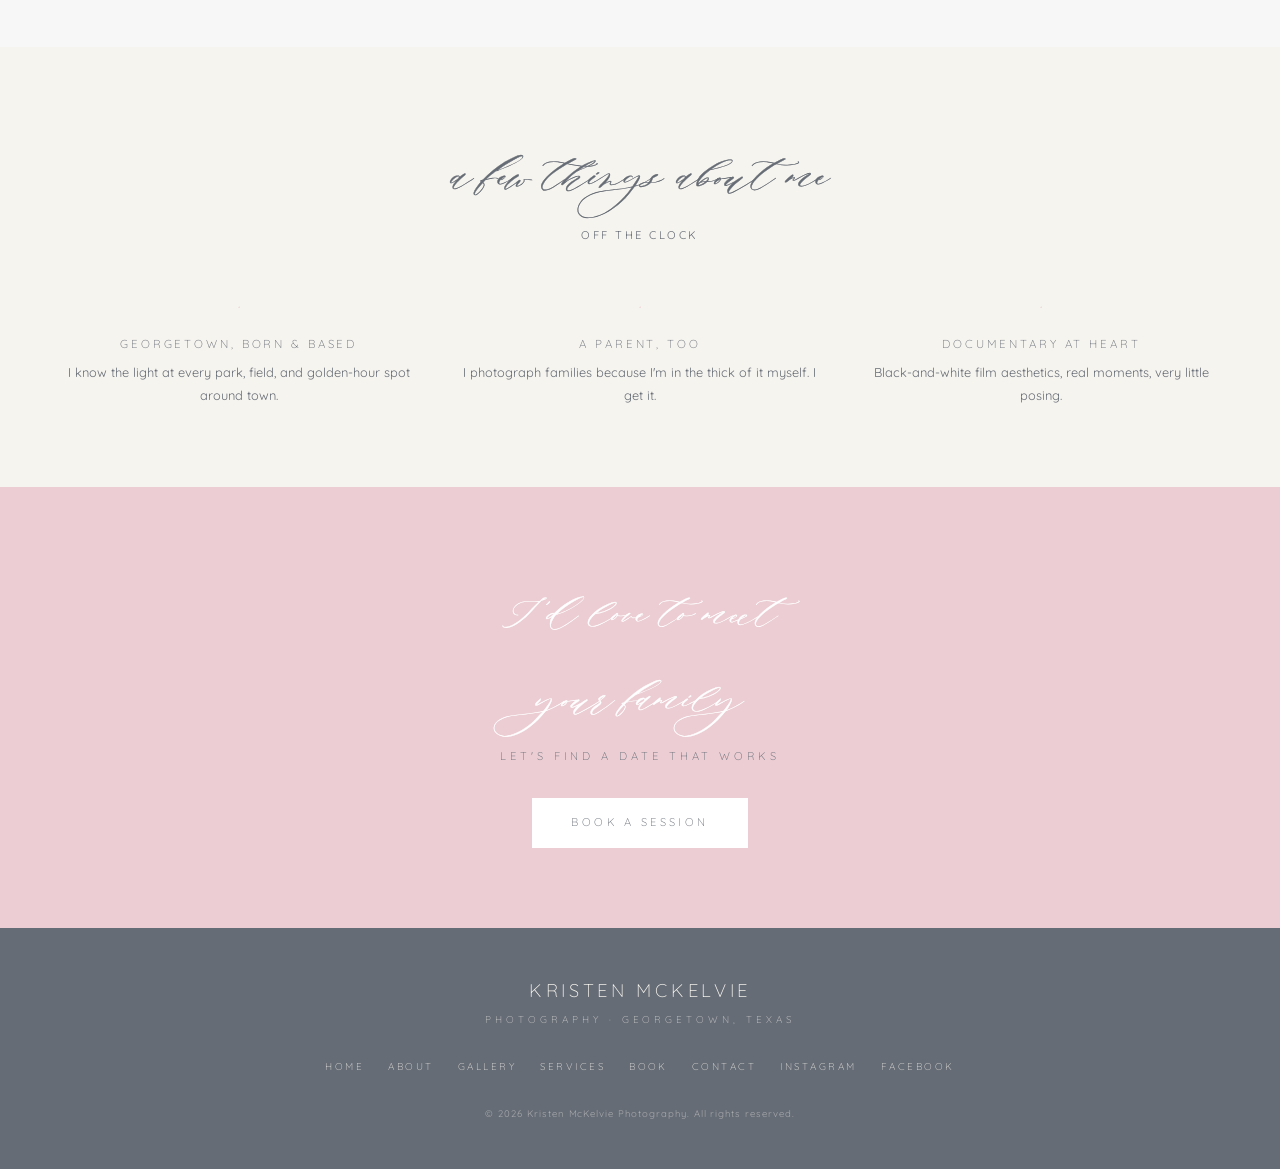
==== commit 4cea74e0: "Nav bar: blush/rose color, centered links, remove Instagram handle Co-Authored-By: Claude Sonnet 4.6" ====
--- a/about.html
+++ b/about.html
@@ -26,7 +26,6 @@
         <li><a href="booking.html">Book</a></li>
         <li><a href="contact.html">Contact</a></li>
       </ul>
-      <a href="https://www.instagram.com/kristenmckelvie/" target="_blank" rel="noopener" class="nav-social">@kristenmckelvie</a>
     </div>
     <div class="logo-lockup">
       <a href="index.html">
--- a/css/style.css
+++ b/css/style.css
@@ -120,17 +120,18 @@
   padding: 1.75rem 1.5rem 1.5rem;
 }
 .site-logo {
-  height: 120px;
-  width: auto;
+  width: 420px;
+  max-width: 90%;
+  height: auto;
   display: block;
   margin: 0 auto;
 }
 
-/* Nav bar — slate strip between logo and hero */
+/* Nav bar — blush strip between logo and hero */
 .nav-bar {
-  background: var(--slate);
+  background: var(--rose);
   display: flex;
-  justify-content: space-between;
+  justify-content: center;
   align-items: center;
   padding: 0.8rem 2rem;
 }
@@ -146,23 +147,13 @@
   letter-spacing: 0.2em;
   text-transform: uppercase;
   text-decoration: none;
-  color: rgba(255,255,255,0.82);
+  color: var(--slate);
   padding-bottom: 3px;
   border-bottom: 1px solid transparent;
   transition: border-color 0.2s ease, color 0.2s ease;
 }
 .nav-links a:hover,
-.nav-links a.active { border-bottom-color: var(--rose); color: var(--white); }
-
-.nav-social {
-  font-family: var(--font-sans);
-  font-weight: 300;
-  font-size: 0.72rem;
-  letter-spacing: 0.2em;
-  text-transform: uppercase;
-  text-decoration: none;
-  color: rgba(255,255,255,0.65);
-}
+.nav-links a.active { border-bottom-color: var(--slate); color: var(--slate); }
 
 /* Mobile nav toggle */
 .nav-toggle { display: none; background: none; border: none; cursor: pointer; }
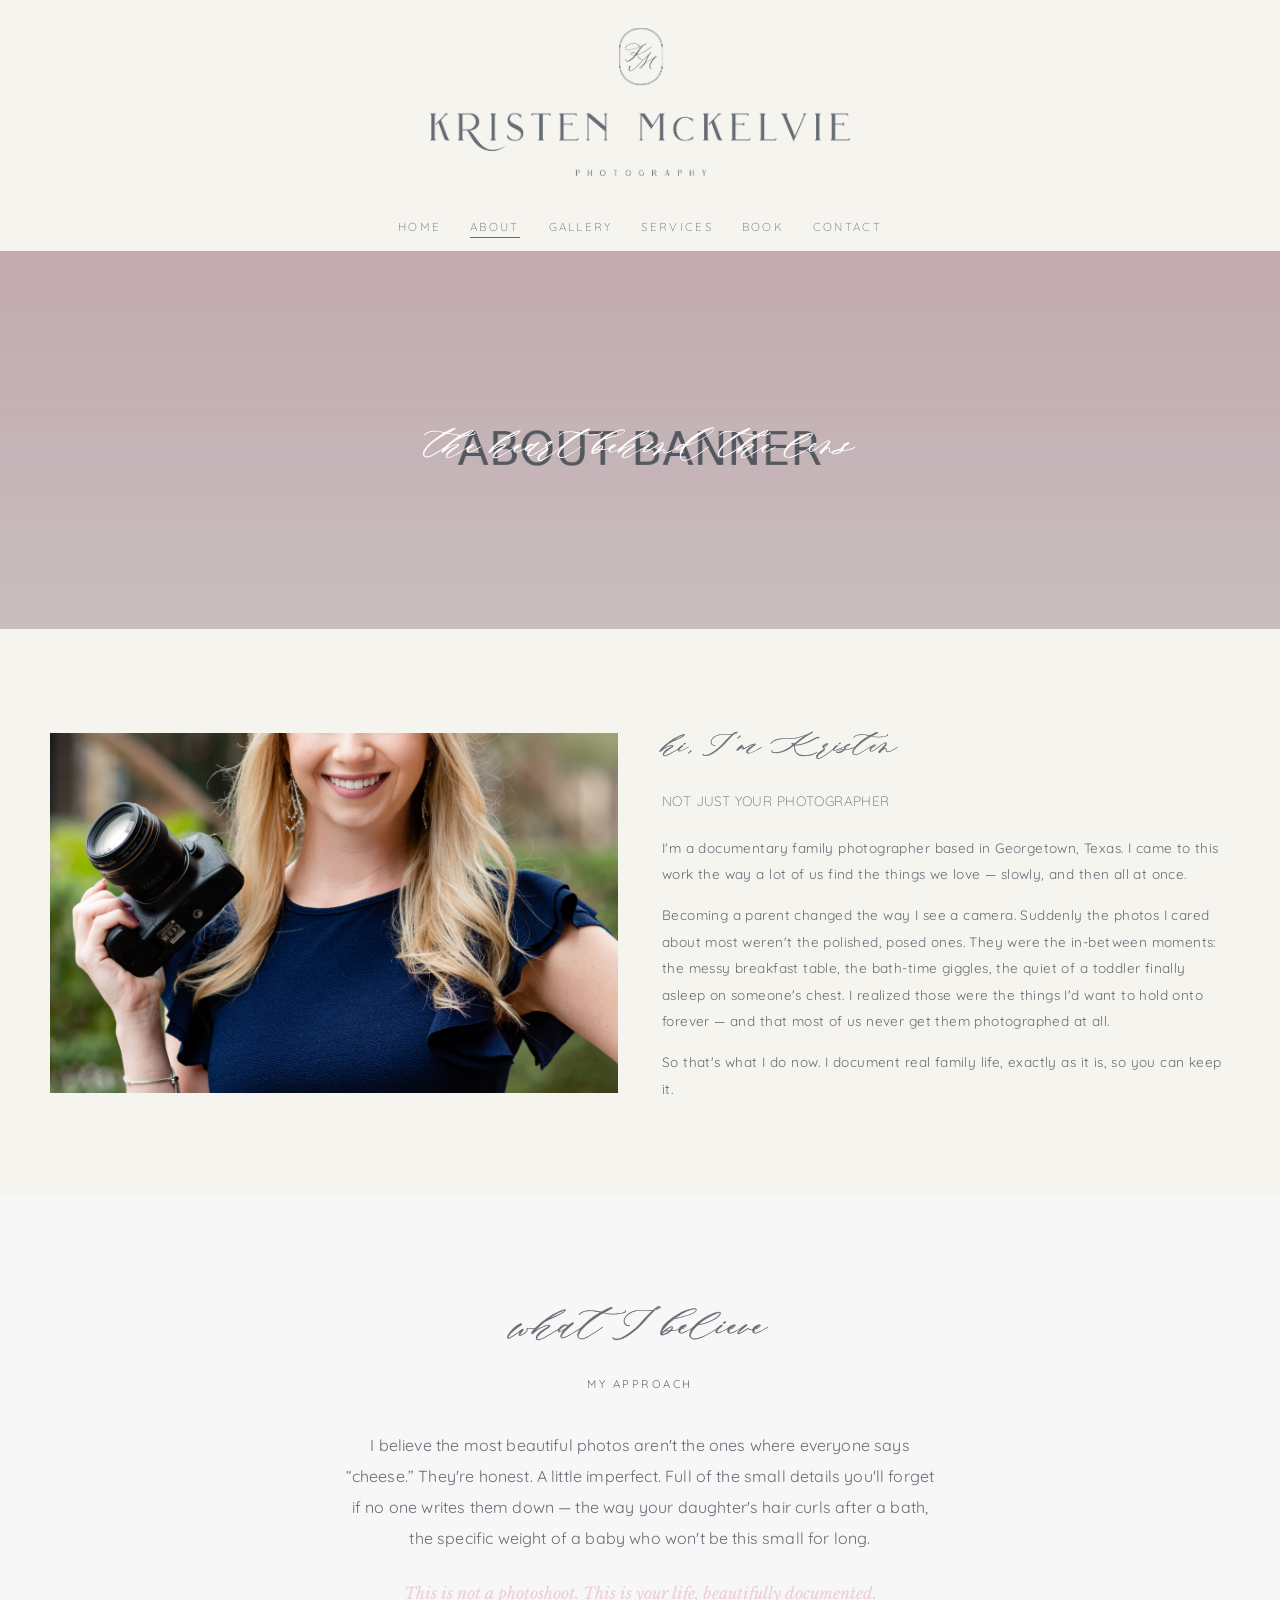
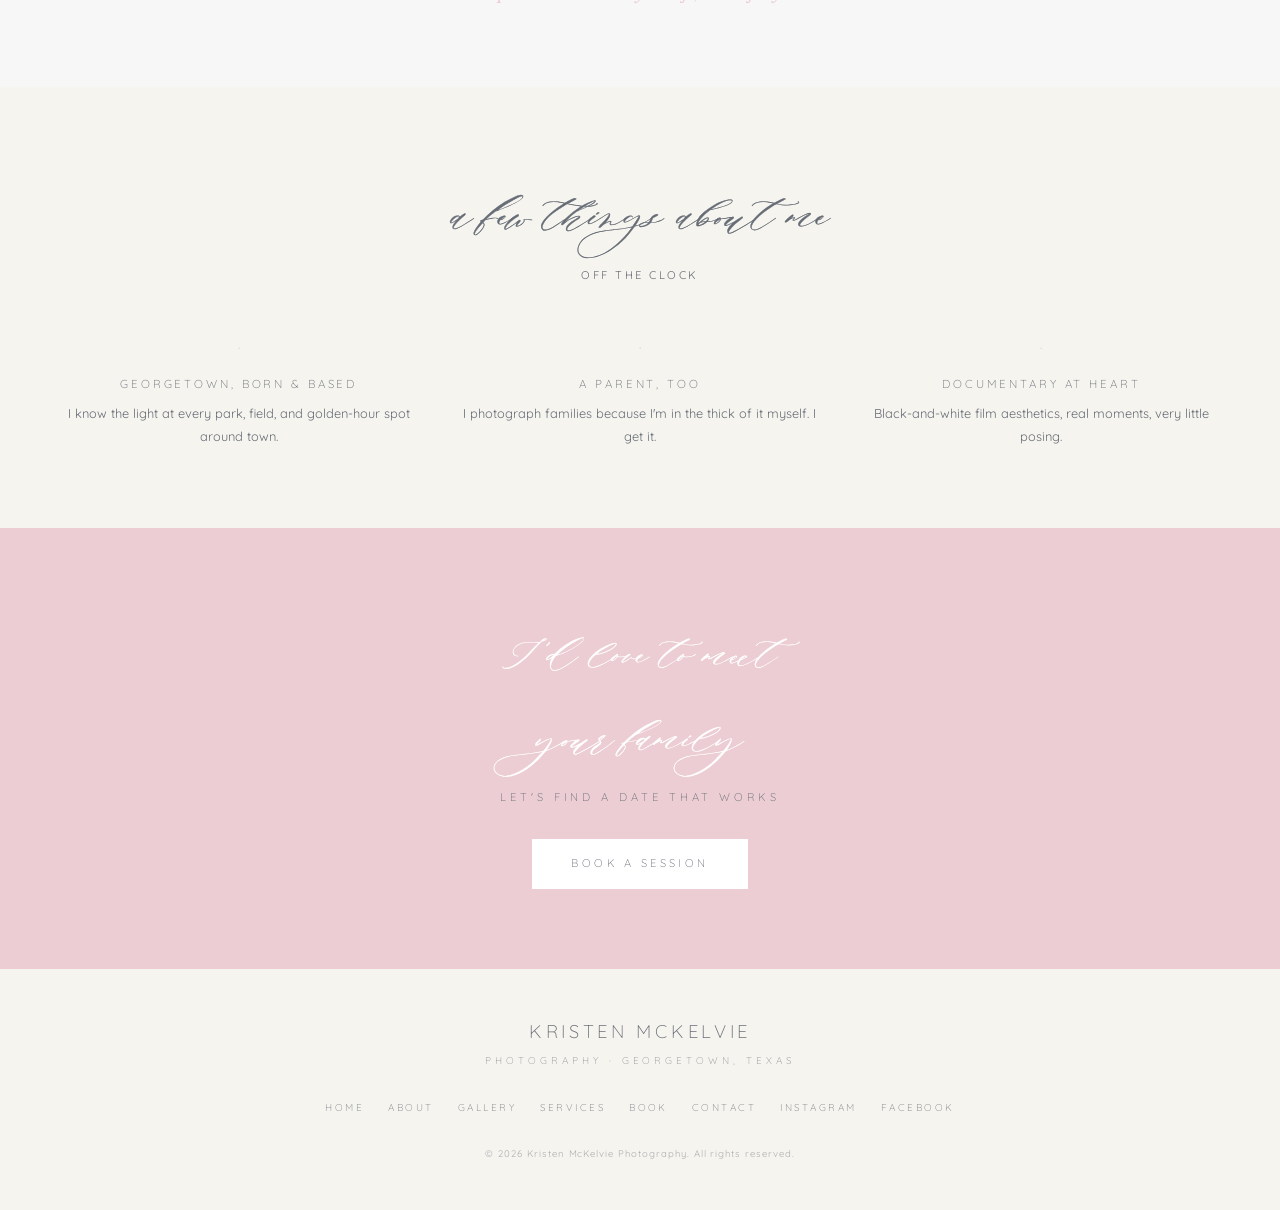
==== commit ab757229: "Fix header structure on all pages: logo first, nav below, correct closing tags Co-Authored-By: Claud" ====
--- a/about.html
+++ b/about.html
@@ -8,12 +8,17 @@
 
   <link rel="preconnect" href="https://fonts.googleapis.com" />
   <link rel="preconnect" href="https://fonts.gstatic.com" crossorigin />
-  <link href="https://fonts.googleapis.com/css2?family=Quicksand:wght@300;400;500&family=Libre+Baskerville:ital@0;1&display=swap" rel="stylesheet" />
+  <link href="https://fonts.googleapis.com/css2?family=Quicksand:wght@300;400;500&family=Libre+Baskerville:ital@0;1&family=Cormorant+Garamond:ital,wght@0,300;0,400;1,300;1,400&display=swap" rel="stylesheet" />
   <link rel="stylesheet" href="css/style.css" />
 </head>
 <body>
 
   <header class="site-header">
+    <div class="logo-lockup">
+      <a href="index.html">
+        <img src="images/logo.png" alt="Kristen McKelvie Photography" class="site-logo">
+      </a>
+    </div>
     <nav class="nav-bar">
       <button class="nav-toggle" aria-label="Menu" aria-expanded="false">
         <span></span><span></span><span></span>
@@ -26,12 +31,7 @@
         <li><a href="booking.html">Book</a></li>
         <li><a href="contact.html">Contact</a></li>
       </ul>
-    </div>
-    <div class="logo-lockup">
-      <a href="index.html">
-        <img src="images/logo.png" alt="Kristen McKelvie Photography" class="site-logo">
-      </a>
-    </div>
+    </nav>
   </header>
 
   <!-- Banner -->
--- a/css/style.css
+++ b/css/style.css
@@ -127,9 +127,9 @@
   margin: 0 auto;
 }
 
-/* Nav bar — blush strip between logo and hero */
+/* Nav bar — cream strip between logo and hero */
 .nav-bar {
-  background: var(--rose);
+  background: var(--cream);
   display: flex;
   justify-content: center;
   align-items: center;
@@ -297,12 +297,17 @@
   color: var(--slate);
 }
 .price-card .tier-name {
-  font-family: var(--font-script);
-  font-size: 3.6rem;
-  color: var(--slate);
-  line-height: 1;
+  font-family: "Cormorant Garamond", Georgia, serif;
+  font-size: 3rem;
+  font-weight: 300;
+  font-style: italic;
+  color: var(--slate);
+  line-height: 1.15;
+  height: 7rem;
+  display: flex;
+  align-items: center;
+  justify-content: center;
   margin-bottom: 0.3rem;
-  -webkit-text-stroke: 0.3px currentColor;
 }
 .price-card.featured .tier-name { margin-top: 1rem; }
 .price-card .tier-kicker {
@@ -424,8 +429,8 @@
    FOOTER
    ============================================ */
 .site-footer {
-  background: var(--slate);
-  color: var(--cream);
+  background: var(--cream);
+  color: var(--slate);
   text-align: center;
   padding: 3rem 1.5rem;
 }
@@ -443,7 +448,7 @@
   font-size: 0.62rem;
   letter-spacing: 0.4em;
   text-transform: uppercase;
-  color: rgba(246,244,239,0.7);
+  color: rgba(102,108,117,0.7);
   margin-bottom: 1.5rem;
 }
 .site-footer .f-links {
@@ -460,15 +465,15 @@
   letter-spacing: 0.25em;
   text-transform: uppercase;
   text-decoration: none;
-  color: rgba(246,244,239,0.85);
+  color: rgba(102,108,117,0.85);
   transition: color 0.2s ease;
 }
-.site-footer .f-links a:hover { color: var(--white); }
+.site-footer .f-links a:hover { color: var(--slate); }
 .site-footer .f-fine {
   margin-top: 1.75rem;
   font-size: 0.6rem;
   letter-spacing: 0.1em;
-  color: rgba(246,244,239,0.45);
+  color: rgba(102,108,117,0.5);
 }
 
 /* ============================================
@@ -520,10 +525,10 @@
   max-width: 900px;
   margin: 2rem auto 0;
   background: var(--white);
-  min-height: 820px;
+  min-height: 1200px;
   border: 1px solid var(--taupe);
 }
-.embed-frame iframe { width: 100%; min-height: 820px; border: 0; display: block; }
+.embed-frame iframe { width: 100%; min-height: 1200px; border: 0; display: block; }
 
 .steps {
   display: grid;
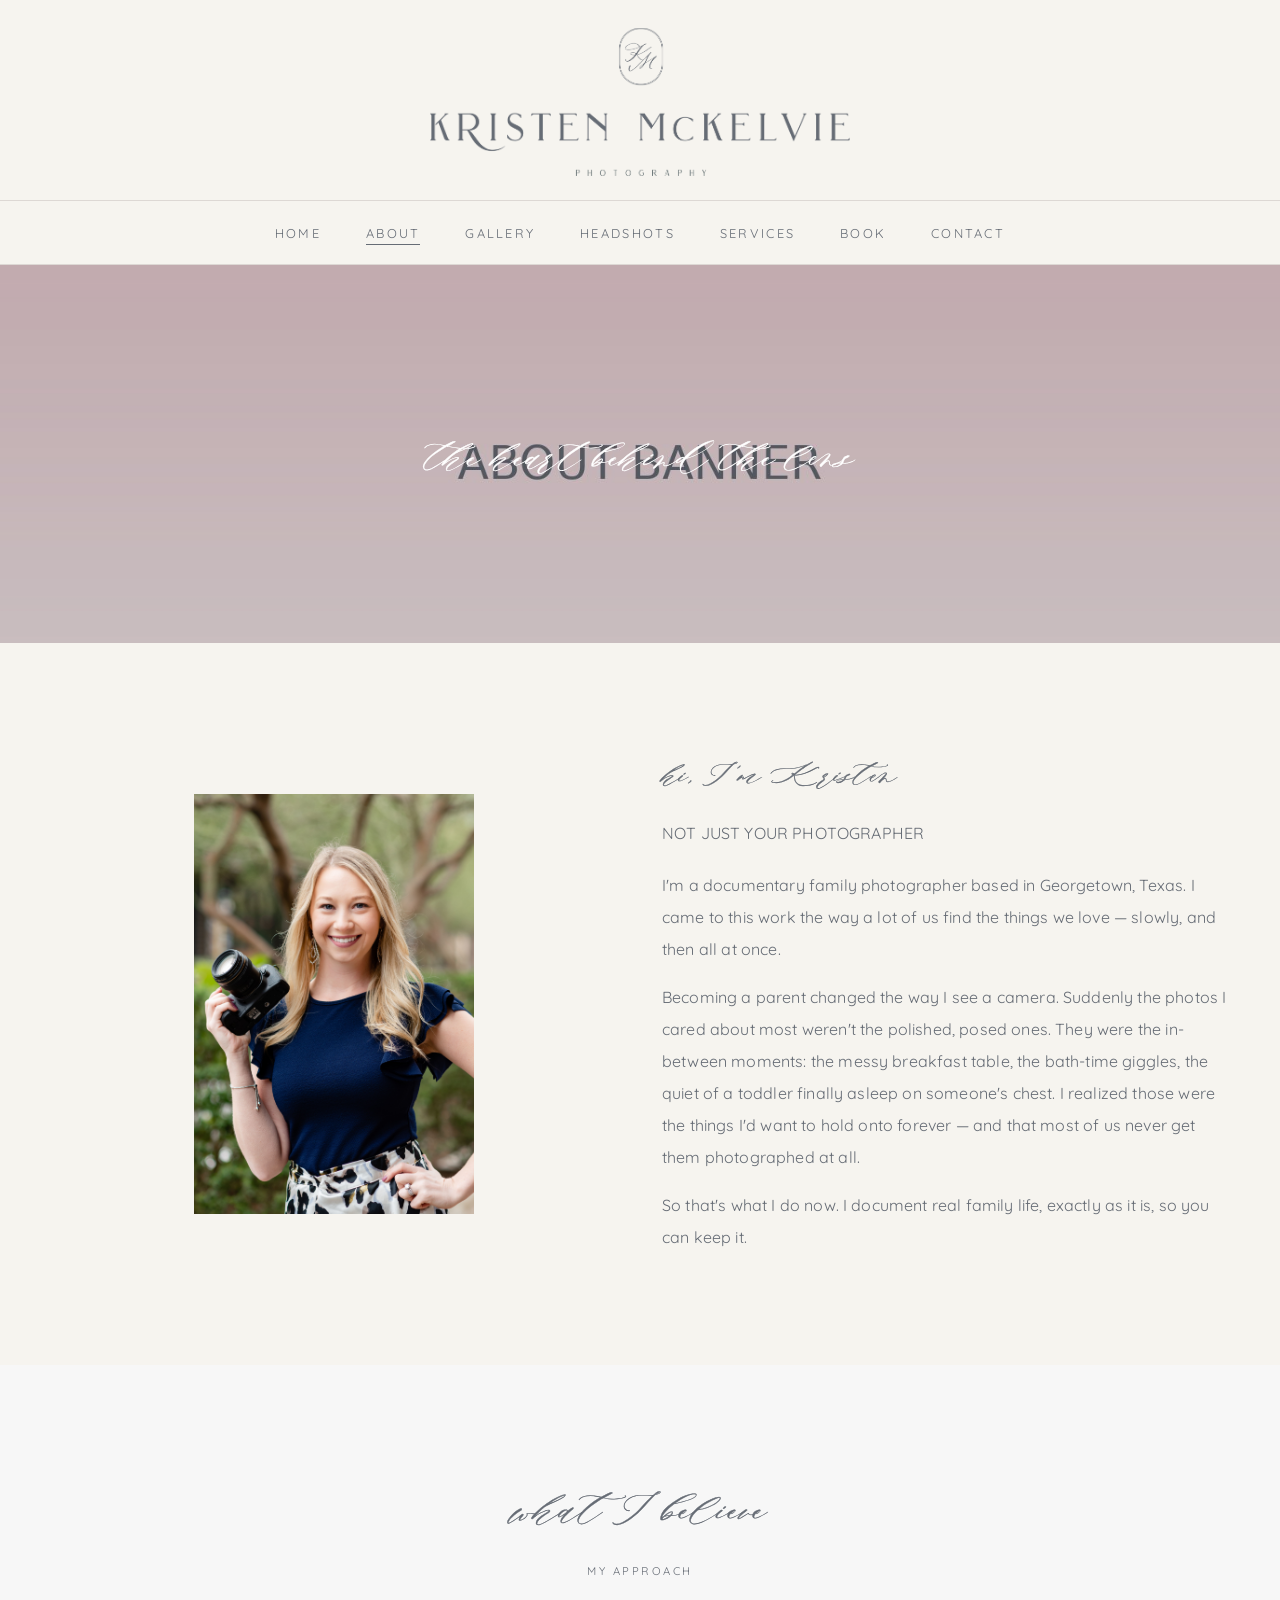
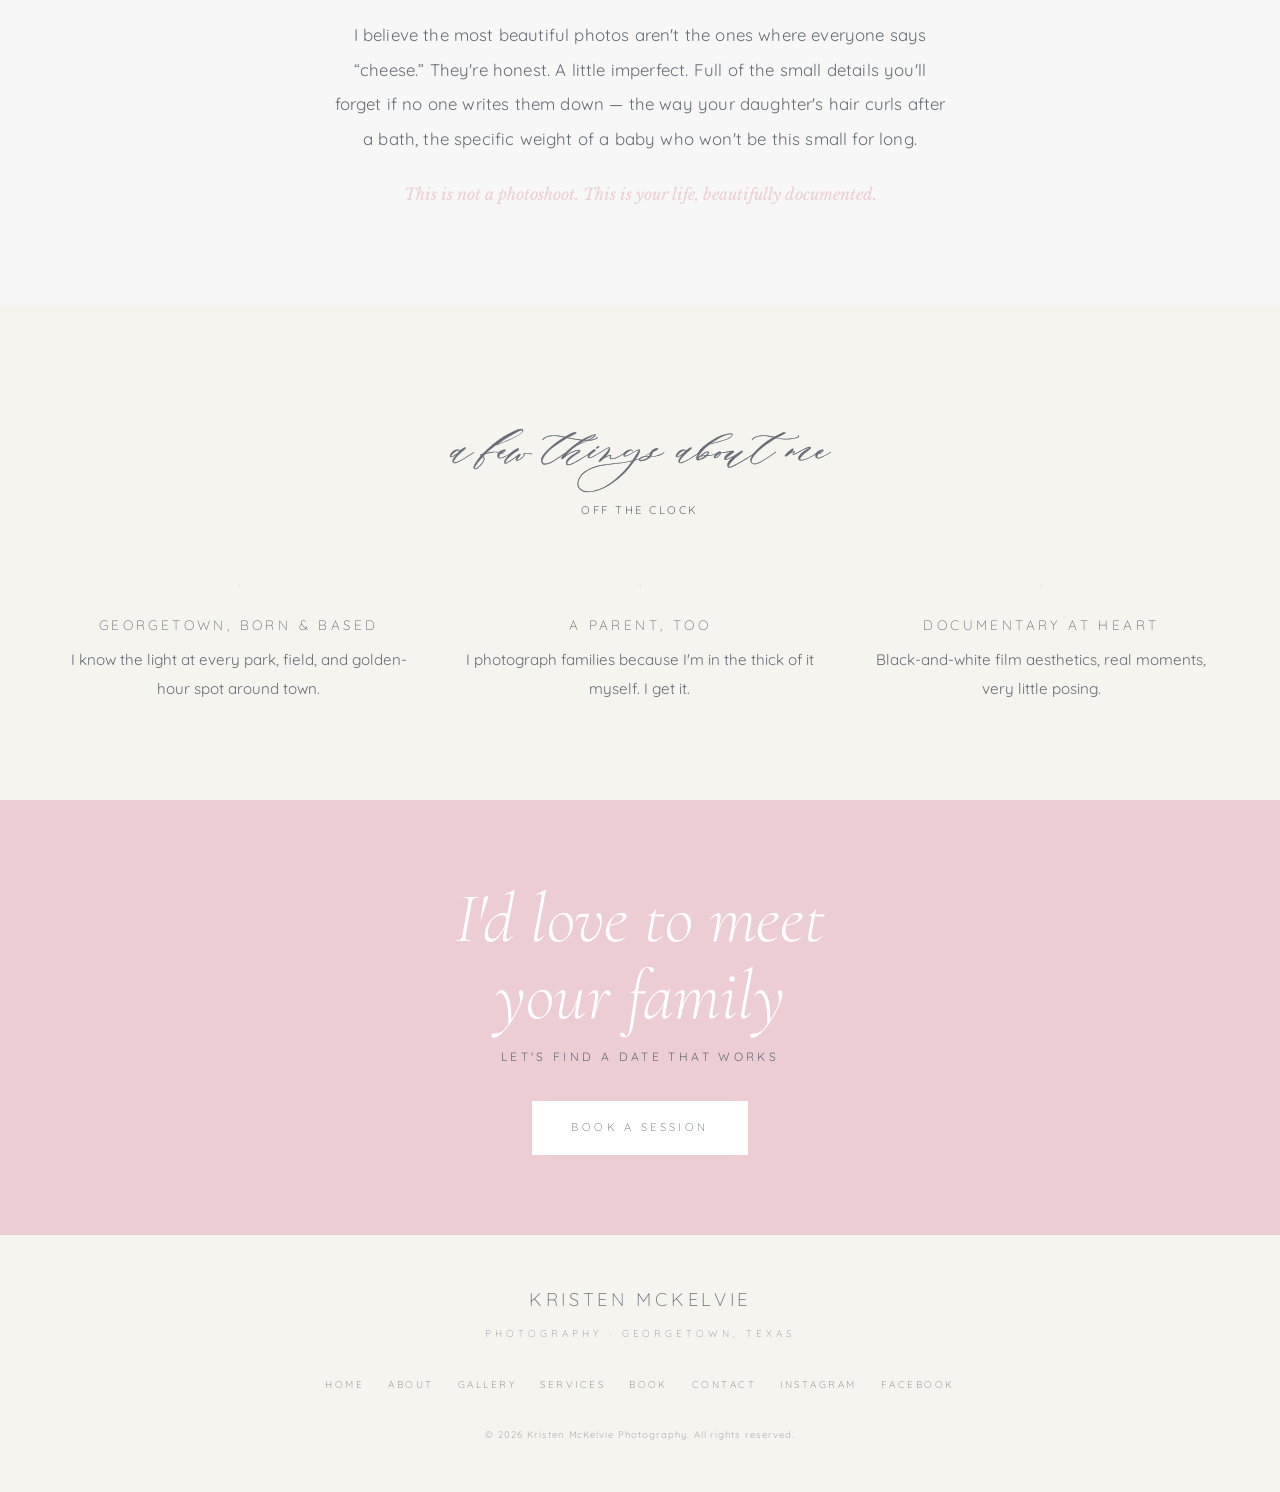
==== commit 2e42fc6a: "Add headshots page, nav link, and services callout - New headshots.html with two packages ($250 clas" ====
--- a/about.html
+++ b/about.html
@@ -27,6 +27,7 @@
         <li><a href="index.html">Home</a></li>
         <li><a href="about.html" class="active">About</a></li>
         <li><a href="gallery.html">Gallery</a></li>
+        <li><a href="headshots.html">Headshots</a></li>
         <li><a href="services.html">Services</a></li>
         <li><a href="booking.html">Book</a></li>
         <li><a href="contact.html">Contact</a></li>
--- a/css/style.css
+++ b/css/style.css
@@ -40,9 +40,10 @@
 body {
   font-family: var(--font-sans);
   font-weight: 400;
+  font-size: 16px;
   color: var(--slate);
   background: var(--cream);
-  line-height: 1.6;
+  line-height: 1.9;
   -webkit-font-smoothing: antialiased;
 }
 img { max-width: 100%; display: block; }
@@ -58,9 +59,9 @@
 }
 .eyebrow {
   font-family: var(--font-sans);
-  font-weight: 300;
-  font-size: 0.7rem;
-  letter-spacing: 0.35em;
+  font-weight: 400;
+  font-size: 0.75rem;
+  letter-spacing: 0.28em;
   text-transform: uppercase;
   color: var(--slate);
 }
@@ -68,7 +69,7 @@
   font-family: var(--font-serif);
   font-style: italic;
 }
-.section-pad { padding: 5rem 1.5rem; }
+.section-pad { padding: 6rem 1.5rem; }
 .wrap { max-width: var(--maxw); margin: 0 auto; }
 .center { text-align: center; }
 
@@ -133,18 +134,20 @@
   display: flex;
   justify-content: center;
   align-items: center;
-  padding: 0.8rem 2rem;
+  padding: 1rem 2rem;
+  border-top: 1px solid var(--taupe);
+  border-bottom: 1px solid var(--taupe);
 }
 .nav-links {
   display: flex;
-  gap: 1.8rem;
+  gap: 2.8rem;
   list-style: none;
 }
 .nav-links a {
   font-family: var(--font-sans);
-  font-weight: 300;
-  font-size: 0.72rem;
-  letter-spacing: 0.2em;
+  font-weight: 400;
+  font-size: 0.8rem;
+  letter-spacing: 0.18em;
   text-transform: uppercase;
   text-decoration: none;
   color: var(--slate);
@@ -254,10 +257,10 @@
   margin-bottom: 2.25rem;
 }
 .lead {
-  font-size: 1rem;
-  line-height: 1.95;
+  font-size: 1.05rem;
+  line-height: 2.05;
   letter-spacing: 0.01em;
-  max-width: 600px;
+  max-width: 620px;
   margin: 0 auto;
 }
 .tagline {
@@ -309,11 +312,11 @@
   justify-content: center;
   margin-bottom: 0.3rem;
 }
-.price-card.featured .tier-name { margin-top: 1rem; }
+.price-card.featured .tier-name { margin-top: 0; }
 .price-card .tier-kicker {
   font-family: var(--font-sans);
   font-weight: 300;
-  font-size: 0.62rem;
+  font-size: 0.75rem;
   letter-spacing: 0.3em;
   text-transform: uppercase;
   margin-bottom: 1.25rem;
@@ -333,9 +336,9 @@
 }
 .price-card ul { list-style: none; }
 .price-card li {
-  font-size: 0.78rem;
-  letter-spacing: 0.04em;
-  padding: 0.3rem 0;
+  font-size: 0.9rem;
+  letter-spacing: 0.02em;
+  padding: 0.4rem 0;
 }
 
 /* ============================================
@@ -348,17 +351,18 @@
   align-items: center;
 }
 .split-img {
-  background: var(--taupe);
-  background-size: cover;
-  background-position: center;
-  min-height: 360px;
+  background: var(--cream);
+  background-size: contain;
+  background-repeat: no-repeat;
+  background-position: center center;
+  min-height: 420px;
 }
 .split h2 { font-weight: normal; }
 .split p {
-  font-size: 0.85rem;
-  line-height: 1.95;
-  letter-spacing: 0.03em;
-  margin-bottom: 0.9rem;
+  font-size: 1rem;
+  line-height: 2.0;
+  letter-spacing: 0.01em;
+  margin-bottom: 1rem;
 }
 
 /* ============================================
@@ -419,9 +423,13 @@
   padding: 5rem 1.5rem;
 }
 .cta-banner .script {
-  font-size: clamp(3rem, 6vw, 5rem);
+  font-family: "Cormorant Garamond", Georgia, serif;
+  font-size: clamp(2.8rem, 5.5vw, 4.5rem);
+  font-weight: 300;
+  font-style: italic;
   color: var(--white);
   margin-bottom: 0.75rem;
+  -webkit-text-stroke: 0;
 }
 .cta-banner .eyebrow { margin-bottom: 2rem; }
 
@@ -547,12 +555,12 @@
 .step h3 {
   font-family: var(--font-sans);
   font-weight: 300;
-  font-size: 0.72rem;
+  font-size: 0.85rem;
   letter-spacing: 0.25em;
   text-transform: uppercase;
   margin-bottom: 0.5rem;
 }
-.step p { font-size: 0.8rem; line-height: 1.8; }
+.step p { font-size: 0.95rem; line-height: 1.9; }
 
 /* ============================================
    FAQ
